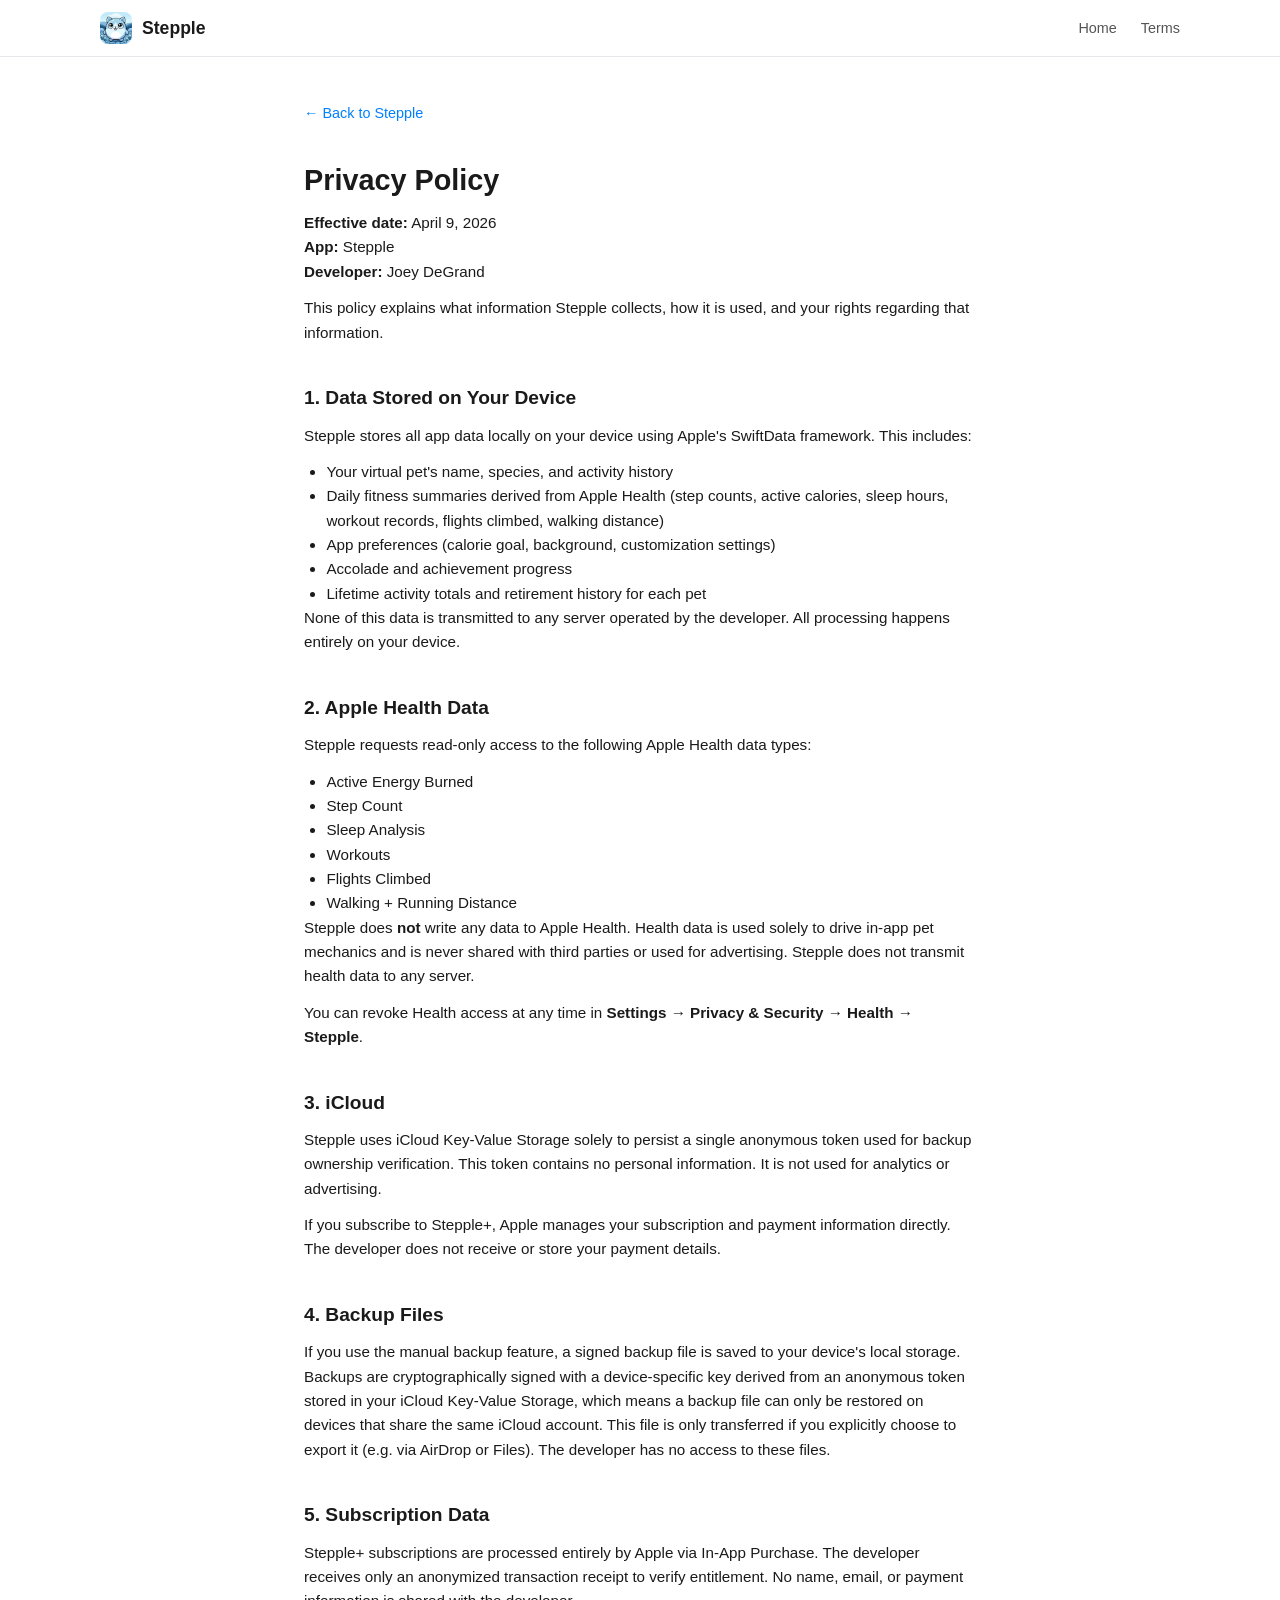
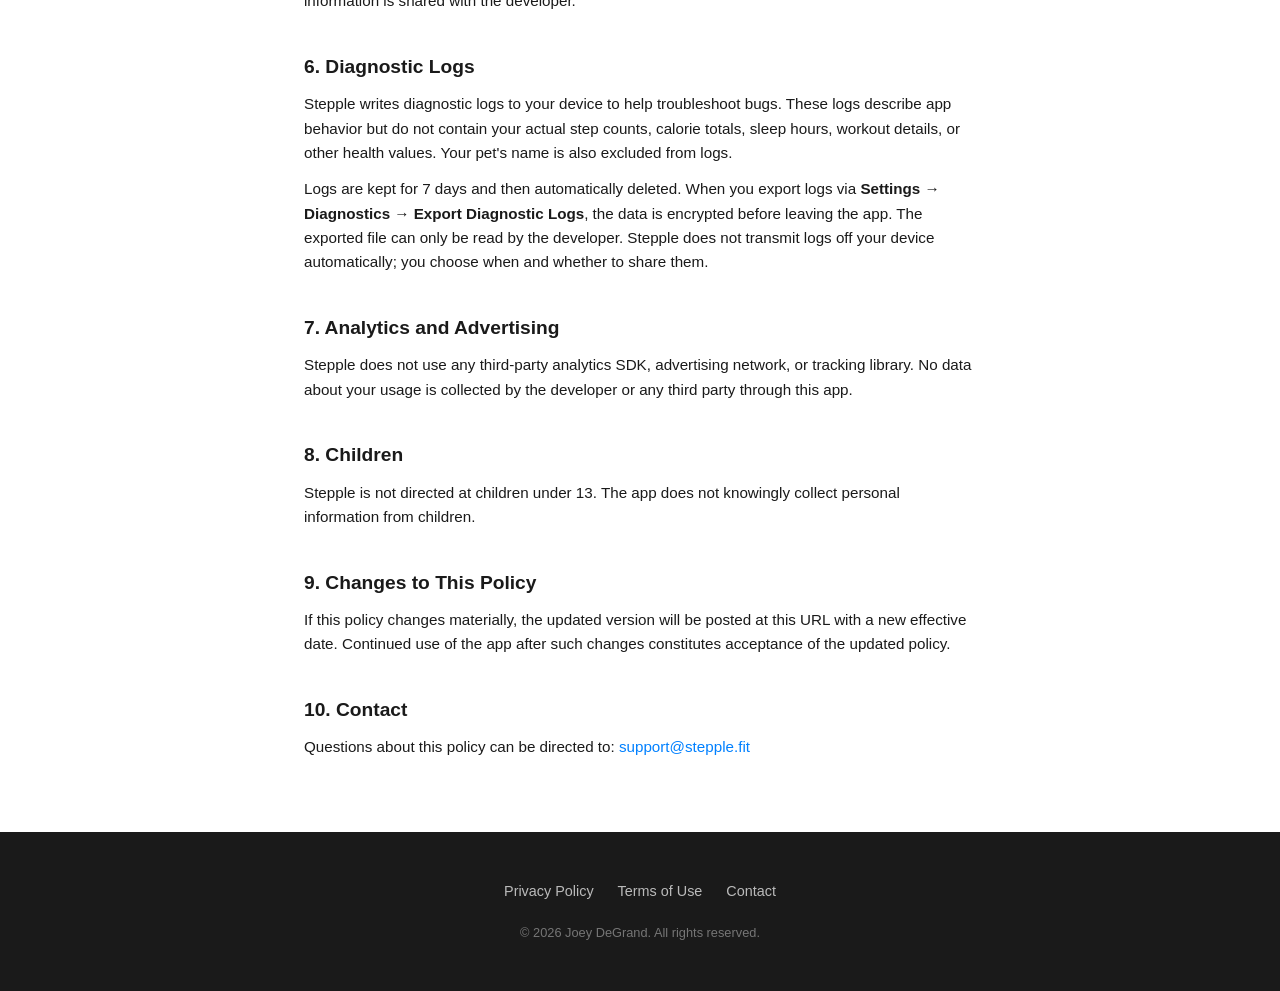
==== privacy.html @ e7aa1d79 "Initial Stepple website commit" ====
<!DOCTYPE html>
<html lang="en">
<head>
  <meta charset="UTF-8" />
  <meta name="viewport" content="width=device-width, initial-scale=1.0" />
  <title>Stepple — Privacy Policy</title>
  <meta name="description" content="Stepple Privacy Policy. Your data stays on your device." />
  <link rel="icon" type="image/png" href="assets/icon.png" />
  <link rel="stylesheet" href="styles.css" />
</head>
<body>

  <!-- Navigation -->
  <nav class="nav">
    <div class="nav-inner">
      <a href="/" class="nav-brand">
        <img src="assets/icon.png" alt="Stepple icon" />
        Stepple
      </a>
      <ul class="nav-links">
        <li><a href="/">Home</a></li>
        <li><a href="terms.html">Terms</a></li>
      </ul>
    </div>
  </nav>

  <main class="legal-page">
    <a href="/" class="legal-back">&larr; Back to Stepple</a>

    <h1>Privacy Policy</h1>
    <p><strong>Effective date:</strong> April 9, 2026<br/>
    <strong>App:</strong> Stepple<br/>
    <strong>Developer:</strong> Joey DeGrand</p>

    <p>This policy explains what information Stepple collects, how it is used, and your rights regarding that information.</p>

    <h2>1. Data Stored on Your Device</h2>
    <p>Stepple stores all app data locally on your device using Apple's SwiftData framework. This includes:</p>
    <ul>
      <li>Your virtual pet's name, species, and activity history</li>
      <li>Daily fitness summaries derived from Apple Health (step counts, active calories, sleep hours, workout records, flights climbed, walking distance)</li>
      <li>App preferences (calorie goal, background, customization settings)</li>
      <li>Accolade and achievement progress</li>
      <li>Lifetime activity totals and retirement history for each pet</li>
    </ul>
    <p>None of this data is transmitted to any server operated by the developer. All processing happens entirely on your device.</p>

    <h2>2. Apple Health Data</h2>
    <p>Stepple requests read-only access to the following Apple Health data types:</p>
    <ul>
      <li>Active Energy Burned</li>
      <li>Step Count</li>
      <li>Sleep Analysis</li>
      <li>Workouts</li>
      <li>Flights Climbed</li>
      <li>Walking + Running Distance</li>
    </ul>
    <p>Stepple does <strong>not</strong> write any data to Apple Health. Health data is used solely to drive in-app pet mechanics and is never shared with third parties or used for advertising. Stepple does not transmit health data to any server.</p>
    <p>You can revoke Health access at any time in <strong>Settings &rarr; Privacy &amp; Security &rarr; Health &rarr; Stepple</strong>.</p>

    <h2>3. iCloud</h2>
    <p>Stepple uses iCloud Key-Value Storage solely to persist a single anonymous token used for backup ownership verification. This token contains no personal information. It is not used for analytics or advertising.</p>
    <p>If you subscribe to Stepple+, Apple manages your subscription and payment information directly. The developer does not receive or store your payment details.</p>

    <h2>4. Backup Files</h2>
    <p>If you use the manual backup feature, a signed backup file is saved to your device's local storage. Backups are cryptographically signed with a device-specific key derived from an anonymous token stored in your iCloud Key-Value Storage, which means a backup file can only be restored on devices that share the same iCloud account. This file is only transferred if you explicitly choose to export it (e.g. via AirDrop or Files). The developer has no access to these files.</p>

    <h2>5. Subscription Data</h2>
    <p>Stepple+ subscriptions are processed entirely by Apple via In-App Purchase. The developer receives only an anonymized transaction receipt to verify entitlement. No name, email, or payment information is shared with the developer.</p>

    <h2>6. Diagnostic Logs</h2>
    <p>Stepple writes diagnostic logs to your device to help troubleshoot bugs. These logs describe app behavior but do not contain your actual step counts, calorie totals, sleep hours, workout details, or other health values. Your pet's name is also excluded from logs.</p>
    <p>Logs are kept for 7 days and then automatically deleted. When you export logs via <strong>Settings &rarr; Diagnostics &rarr; Export Diagnostic Logs</strong>, the data is encrypted before leaving the app. The exported file can only be read by the developer. Stepple does not transmit logs off your device automatically; you choose when and whether to share them.</p>

    <h2>7. Analytics and Advertising</h2>
    <p>Stepple does not use any third-party analytics SDK, advertising network, or tracking library. No data about your usage is collected by the developer or any third party through this app.</p>

    <h2>8. Children</h2>
    <p>Stepple is not directed at children under 13. The app does not knowingly collect personal information from children.</p>

    <h2>9. Changes to This Policy</h2>
    <p>If this policy changes materially, the updated version will be posted at this URL with a new effective date. Continued use of the app after such changes constitutes acceptance of the updated policy.</p>

    <h2>10. Contact</h2>
    <p>Questions about this policy can be directed to: <a href="mailto:support@stepple.fit">support@stepple.fit</a></p>
  </main>

  <footer class="footer">
    <div class="container">
      <div class="footer-links">
        <a href="privacy.html">Privacy Policy</a>
        <a href="terms.html">Terms of Use</a>
        <a href="mailto:support@stepple.fit">Contact</a>
      </div>
      <p class="footer-copy">&copy; 2026 Joey DeGrand. All rights reserved.</p>
    </div>
  </footer>

</body>
</html>
---- styles.css ----
/* Stepple — Marketing Website */

:root {
  --color-hero-top: hsl(210, 78%, 92%);
  --color-hero-bottom: hsl(220, 52%, 80%);
  --color-accent: hsl(210, 100%, 50%);
  --color-accent-hover: hsl(210, 100%, 42%);
  --color-text: #1a1a1a;
  --color-text-muted: #555;
  --color-text-light: #888;
  --color-bg-white: #ffffff;
  --color-bg-alt: #f8f9fb;
  --color-border: #e5e7eb;
  --color-premium: hsl(45, 100%, 50%);
  --font-stack: -apple-system, BlinkMacSystemFont, "Segoe UI", Helvetica, Arial, sans-serif;
  --max-width: 1080px;
  --section-padding: 80px 24px;
}

/* Reset */
*, *::before, *::after { box-sizing: border-box; margin: 0; padding: 0; }

html { scroll-behavior: smooth; }

body {
  font-family: var(--font-stack);
  color: var(--color-text);
  line-height: 1.6;
  -webkit-font-smoothing: antialiased;
  -moz-osx-font-smoothing: grayscale;
}

img { max-width: 100%; height: auto; display: block; }
a { color: var(--color-accent); text-decoration: none; }
a:hover { color: var(--color-accent-hover); }

.container {
  max-width: var(--max-width);
  margin: 0 auto;
  padding: 0 24px;
}

/* ── Navigation ── */
.nav {
  position: fixed;
  top: 0;
  left: 0;
  right: 0;
  z-index: 100;
  background: rgba(255, 255, 255, 0.85);
  backdrop-filter: blur(12px);
  -webkit-backdrop-filter: blur(12px);
  border-bottom: 1px solid var(--color-border);
  padding: 12px 24px;
}

.nav-inner {
  max-width: var(--max-width);
  margin: 0 auto;
  display: flex;
  align-items: center;
  justify-content: space-between;
}

.nav-brand {
  display: flex;
  align-items: center;
  gap: 10px;
  font-weight: 700;
  font-size: 1.1rem;
  color: var(--color-text);
  text-decoration: none;
}

.nav-brand img {
  width: 32px;
  height: 32px;
  border-radius: 8px;
}

.nav-links {
  display: flex;
  gap: 24px;
  list-style: none;
}

.nav-links a {
  color: var(--color-text-muted);
  font-size: 0.9rem;
  font-weight: 500;
  transition: color 0.2s;
}

.nav-links a:hover { color: var(--color-text); }

/* ── Hero ── */
.hero {
  padding: 140px 24px 100px;
  background: linear-gradient(170deg, var(--color-hero-top), var(--color-hero-bottom));
  text-align: center;
  overflow: hidden;
}

.hero-sprite {
  width: 180px;
  height: 180px;
  margin: 0 auto 32px;
  image-rendering: pixelated;
  animation: float 3s ease-in-out infinite;
}

.hero h1 {
  font-size: 2.8rem;
  font-weight: 800;
  line-height: 1.15;
  margin-bottom: 12px;
  letter-spacing: -0.02em;
}

.hero .subtitle {
  font-size: 1.25rem;
  color: var(--color-text-muted);
  margin-bottom: 36px;
  font-weight: 400;
}

.hero .tagline {
  font-size: 1rem;
  color: var(--color-text-muted);
  margin-top: 20px;
  font-style: italic;
}

@keyframes float {
  0%, 100% { transform: translateY(0); }
  50% { transform: translateY(-10px); }
}

/* ── CTA Button ── */
.cta-button {
  display: inline-flex;
  align-items: center;
  gap: 8px;
  background: var(--color-text);
  color: #fff;
  padding: 14px 28px;
  border-radius: 12px;
  font-size: 1rem;
  font-weight: 600;
  transition: transform 0.2s, box-shadow 0.2s;
  text-decoration: none;
}

.cta-button:hover {
  color: #fff;
  transform: translateY(-2px);
  box-shadow: 0 8px 24px rgba(0, 0, 0, 0.15);
}

.cta-button svg {
  width: 20px;
  height: 20px;
  fill: currentColor;
}

/* ── Section basics ── */
.section {
  padding: var(--section-padding);
}

.section-alt {
  background: var(--color-bg-alt);
}

.section-title {
  font-size: 2rem;
  font-weight: 700;
  text-align: center;
  margin-bottom: 12px;
  letter-spacing: -0.01em;
}

.section-subtitle {
  font-size: 1.05rem;
  color: var(--color-text-muted);
  text-align: center;
  margin-bottom: 48px;
  max-width: 560px;
  margin-left: auto;
  margin-right: auto;
}

/* ── How It Works ── */
.steps {
  display: grid;
  grid-template-columns: repeat(3, 1fr);
  gap: 32px;
  max-width: 800px;
  margin: 0 auto;
}

.step {
  text-align: center;
  padding: 24px;
}

.step-icon {
  font-size: 2.5rem;
  margin-bottom: 16px;
}

.step-number {
  display: inline-flex;
  align-items: center;
  justify-content: center;
  width: 28px;
  height: 28px;
  border-radius: 50%;
  background: var(--color-text);
  color: #fff;
  font-size: 0.8rem;
  font-weight: 700;
  margin-bottom: 12px;
}

.step h3 {
  font-size: 1.15rem;
  font-weight: 700;
  margin-bottom: 8px;
}

.step p {
  font-size: 0.9rem;
  color: var(--color-text-muted);
  line-height: 1.5;
}

/* ── Features Grid ── */
.features-grid {
  display: grid;
  grid-template-columns: repeat(3, 1fr);
  gap: 24px;
  max-width: 900px;
  margin: 0 auto;
}

.feature-card {
  background: var(--color-bg-white);
  border: 1px solid var(--color-border);
  border-radius: 16px;
  padding: 28px 24px;
  text-align: center;
  transition: transform 0.2s, box-shadow 0.2s;
}

.feature-card:hover {
  transform: translateY(-4px);
  box-shadow: 0 8px 24px rgba(0, 0, 0, 0.06);
}

.feature-icon {
  font-size: 2rem;
  margin-bottom: 14px;
}

.feature-card h3 {
  font-size: 1rem;
  font-weight: 700;
  margin-bottom: 8px;
}

.feature-card p {
  font-size: 0.85rem;
  color: var(--color-text-muted);
  line-height: 1.5;
}

/* ── Meet the Pets ── */
.pets-grid {
  display: grid;
  grid-template-columns: repeat(auto-fit, minmax(160px, 1fr));
  gap: 28px;
  max-width: 900px;
  margin: 0 auto;
}

.pet-card {
  text-align: center;
  transition: transform 0.3s;
}

.pet-card:hover {
  transform: scale(1.05);
}

.pet-card img {
  width: 140px;
  height: 140px;
  margin: 0 auto 12px;
  image-rendering: pixelated;
  transition: filter 0.6s;
}

.pet-card:hover img {
  filter: hue-rotate(30deg);
}

.pet-card h3 {
  font-size: 1rem;
  font-weight: 700;
  margin-bottom: 4px;
}

.pet-card p {
  font-size: 0.8rem;
  color: var(--color-text-muted);
  line-height: 1.4;
  max-width: 200px;
  margin: 0 auto;
}

.pet-mystery {
  display: flex;
  flex-direction: column;
  align-items: center;
  justify-content: center;
}

.pet-mystery-circle {
  width: 140px;
  height: 140px;
  border-radius: 50%;
  background: linear-gradient(135deg, #dde1e7, #c5cad3);
  margin-bottom: 12px;
  display: flex;
  align-items: center;
  justify-content: center;
  font-size: 2.5rem;
  color: #a0a8b4;
}

.pet-mystery h3 {
  font-size: 1rem;
  font-weight: 700;
  color: var(--color-text-muted);
}

/* ── Stepple+ ── */
.plus-section {
  padding: var(--section-padding);
  background: linear-gradient(170deg, hsl(250, 30%, 15%), hsl(220, 35%, 12%));
  color: #fff;
}

.plus-section .section-title { color: #fff; }
.plus-section .section-subtitle { color: rgba(255, 255, 255, 0.65); }

.plus-badge {
  display: inline-block;
  background: linear-gradient(135deg, hsl(45, 100%, 55%), hsl(35, 100%, 50%));
  color: #1a1a1a;
  padding: 4px 14px;
  border-radius: 20px;
  font-size: 0.85rem;
  font-weight: 700;
  margin-bottom: 16px;
}

.plus-features {
  display: grid;
  grid-template-columns: repeat(2, 1fr);
  gap: 20px;
  max-width: 700px;
  margin: 0 auto;
}

.plus-feature {
  display: flex;
  align-items: flex-start;
  gap: 12px;
  padding: 16px;
  background: rgba(255, 255, 255, 0.06);
  border-radius: 12px;
  border: 1px solid rgba(255, 255, 255, 0.08);
}

.plus-feature-icon {
  font-size: 1.4rem;
  flex-shrink: 0;
  margin-top: 2px;
}

.plus-feature h4 {
  font-size: 0.95rem;
  font-weight: 600;
  margin-bottom: 4px;
}

.plus-feature p {
  font-size: 0.82rem;
  color: rgba(255, 255, 255, 0.55);
  line-height: 1.4;
}

/* ── Privacy Callout ── */
.privacy-callout {
  text-align: center;
  max-width: 600px;
  margin: 0 auto;
}

.privacy-callout .shield {
  font-size: 3rem;
  margin-bottom: 16px;
}

.privacy-points {
  display: flex;
  flex-wrap: wrap;
  justify-content: center;
  gap: 12px;
  margin-top: 24px;
  margin-bottom: 24px;
}

.privacy-point {
  background: var(--color-bg-alt);
  padding: 8px 16px;
  border-radius: 20px;
  font-size: 0.85rem;
  font-weight: 500;
  color: var(--color-text-muted);
}

/* ── Footer ── */
.footer {
  padding: 48px 24px;
  background: var(--color-text);
  color: rgba(255, 255, 255, 0.7);
  text-align: center;
}

.footer-links {
  display: flex;
  justify-content: center;
  gap: 24px;
  margin-bottom: 20px;
  flex-wrap: wrap;
}

.footer-links a {
  color: rgba(255, 255, 255, 0.7);
  font-size: 0.9rem;
  transition: color 0.2s;
}

.footer-links a:hover { color: #fff; }

.footer-copy {
  font-size: 0.8rem;
  color: rgba(255, 255, 255, 0.4);
}

/* ── Legal pages ── */
.legal-page {
  max-width: 720px;
  margin: 0 auto;
  padding: 100px 24px 60px;
}

.legal-page h1 { font-size: 1.8rem; margin-bottom: 8px; }
.legal-page h2 { font-size: 1.2rem; margin-top: 2em; margin-bottom: 0.5em; }
.legal-page p, .legal-page li { font-size: 0.95rem; }
.legal-page ul { padding-left: 1.4em; }
.legal-page p { margin-bottom: 0.8em; }

.legal-back {
  display: inline-flex;
  align-items: center;
  gap: 6px;
  margin-bottom: 32px;
  font-size: 0.9rem;
  color: var(--color-accent);
}

/* ── Responsive ── */
@media (max-width: 768px) {
  .nav-inner { flex-wrap: wrap; gap: 8px; }
  .nav-links { gap: 16px; }
  .nav-links a { font-size: 0.82rem; }

  .hero { padding: 120px 20px 70px; }
  .hero h1 { font-size: 2rem; }
  .hero .subtitle { font-size: 1.05rem; }
  .hero-sprite { width: 140px; height: 140px; }

  .steps { grid-template-columns: 1fr; gap: 16px; }
  .features-grid { grid-template-columns: 1fr 1fr; gap: 16px; }
  .pets-grid { grid-template-columns: repeat(2, 1fr); gap: 20px; }
  .plus-features { grid-template-columns: 1fr; }

  :root { --section-padding: 56px 20px; }
}

@media (max-width: 520px) {
  .nav-brand { font-size: 1rem; }
  .nav-links { gap: 12px; }
  .nav-links a { font-size: 0.78rem; }
}

@media (max-width: 480px) {
  .hero h1 { font-size: 1.7rem; }
  .features-grid { grid-template-columns: 1fr; }
  .pets-grid { grid-template-columns: repeat(2, 1fr); }
  .nav-links { gap: 12px; }
}

/* ── Reduced motion ── */
@media (prefers-reduced-motion: reduce) {
  .hero-sprite { animation: none; }
  .pet-card, .feature-card, .cta-button { transition: none; }
  html { scroll-behavior: auto; }
}
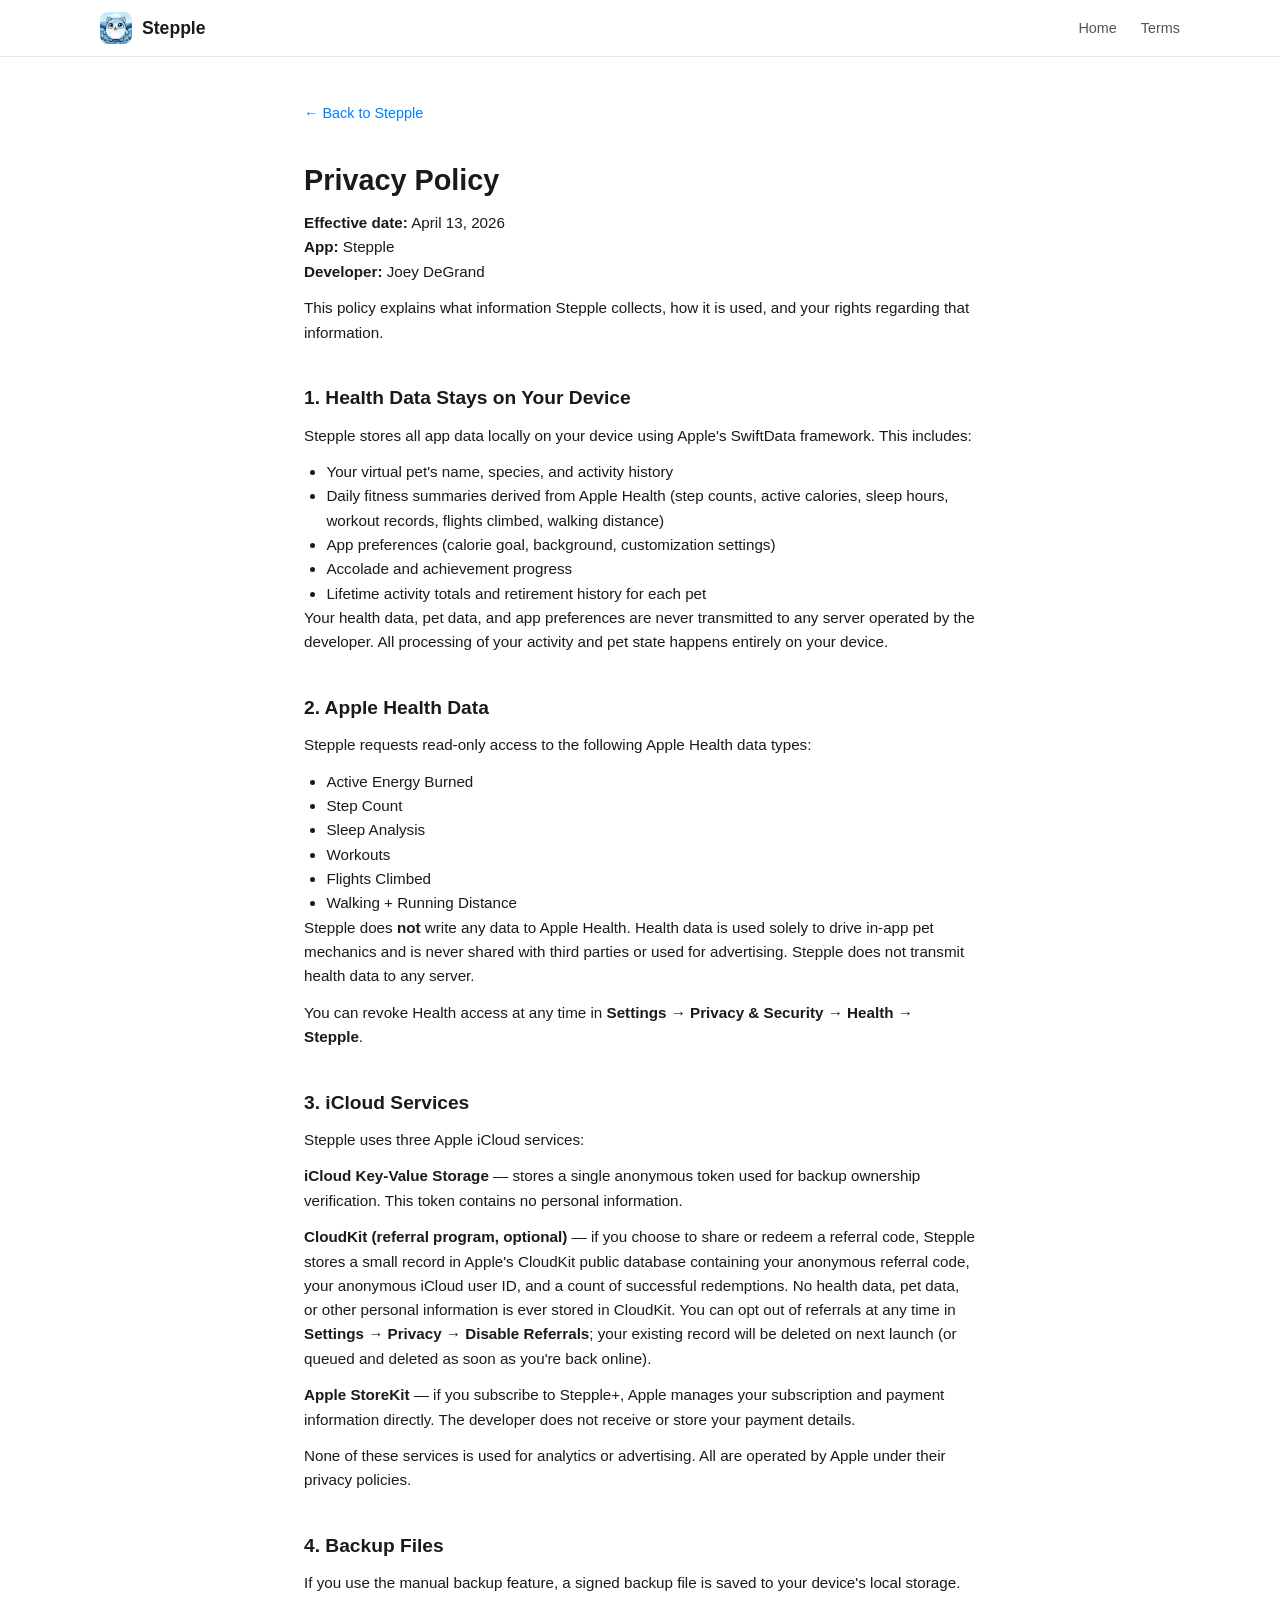
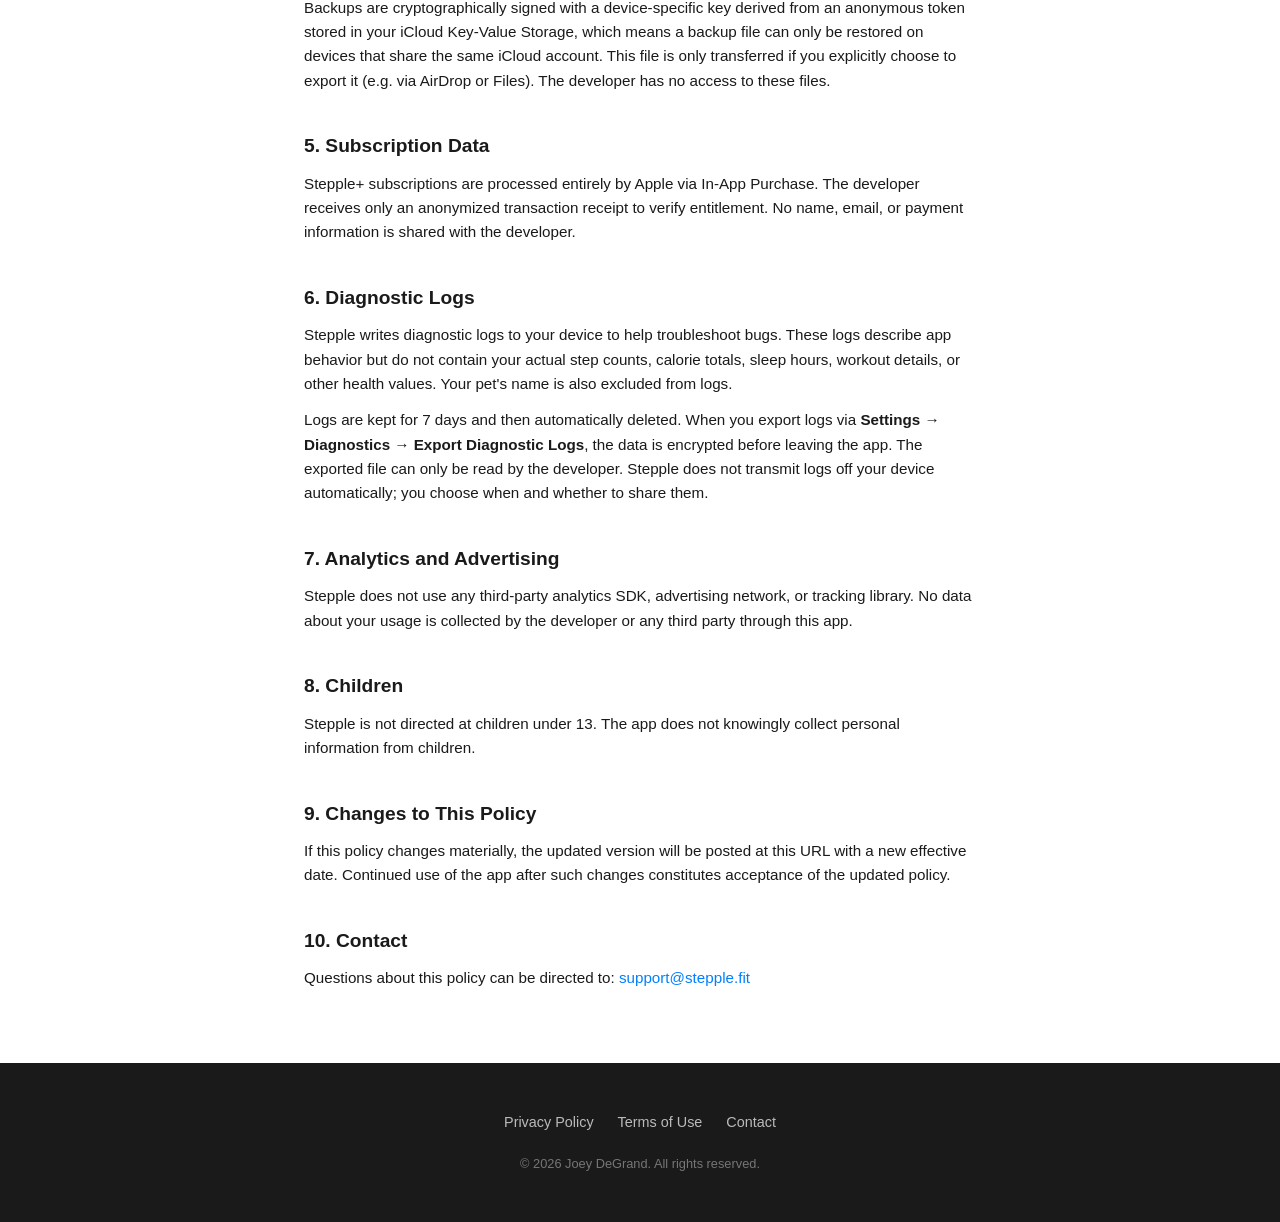
==== commit 8e380752: "mention no health data leaves device" ====
--- a/privacy.html
+++ b/privacy.html
@@ -28,13 +28,13 @@
     <a href="/" class="legal-back">&larr; Back to Stepple</a>
 
     <h1>Privacy Policy</h1>
-    <p><strong>Effective date:</strong> April 9, 2026<br/>
+    <p><strong>Effective date:</strong> April 13, 2026<br/>
     <strong>App:</strong> Stepple<br/>
     <strong>Developer:</strong> Joey DeGrand</p>
 
     <p>This policy explains what information Stepple collects, how it is used, and your rights regarding that information.</p>
 
-    <h2>1. Data Stored on Your Device</h2>
+    <h2>1. Health Data Stays on Your Device</h2>
     <p>Stepple stores all app data locally on your device using Apple's SwiftData framework. This includes:</p>
     <ul>
       <li>Your virtual pet's name, species, and activity history</li>
@@ -43,7 +43,7 @@
       <li>Accolade and achievement progress</li>
       <li>Lifetime activity totals and retirement history for each pet</li>
     </ul>
-    <p>None of this data is transmitted to any server operated by the developer. All processing happens entirely on your device.</p>
+    <p>Your health data, pet data, and app preferences are never transmitted to any server operated by the developer. All processing of your activity and pet state happens entirely on your device.</p>
 
     <h2>2. Apple Health Data</h2>
     <p>Stepple requests read-only access to the following Apple Health data types:</p>
@@ -58,9 +58,12 @@
     <p>Stepple does <strong>not</strong> write any data to Apple Health. Health data is used solely to drive in-app pet mechanics and is never shared with third parties or used for advertising. Stepple does not transmit health data to any server.</p>
     <p>You can revoke Health access at any time in <strong>Settings &rarr; Privacy &amp; Security &rarr; Health &rarr; Stepple</strong>.</p>
 
-    <h2>3. iCloud</h2>
-    <p>Stepple uses iCloud Key-Value Storage solely to persist a single anonymous token used for backup ownership verification. This token contains no personal information. It is not used for analytics or advertising.</p>
-    <p>If you subscribe to Stepple+, Apple manages your subscription and payment information directly. The developer does not receive or store your payment details.</p>
+    <h2>3. iCloud Services</h2>
+    <p>Stepple uses three Apple iCloud services:</p>
+    <p><strong>iCloud Key-Value Storage</strong> &mdash; stores a single anonymous token used for backup ownership verification. This token contains no personal information.</p>
+    <p><strong>CloudKit (referral program, optional)</strong> &mdash; if you choose to share or redeem a referral code, Stepple stores a small record in Apple's CloudKit public database containing your anonymous referral code, your anonymous iCloud user ID, and a count of successful redemptions. No health data, pet data, or other personal information is ever stored in CloudKit. You can opt out of referrals at any time in <strong>Settings &rarr; Privacy &rarr; Disable Referrals</strong>; your existing record will be deleted on next launch (or queued and deleted as soon as you're back online).</p>
+    <p><strong>Apple StoreKit</strong> &mdash; if you subscribe to Stepple+, Apple manages your subscription and payment information directly. The developer does not receive or store your payment details.</p>
+    <p>None of these services is used for analytics or advertising. All are operated by Apple under their privacy policies.</p>
 
     <h2>4. Backup Files</h2>
     <p>If you use the manual backup feature, a signed backup file is saved to your device's local storage. Backups are cryptographically signed with a device-specific key derived from an anonymous token stored in your iCloud Key-Value Storage, which means a backup file can only be restored on devices that share the same iCloud account. This file is only transferred if you explicitly choose to export it (e.g. via AirDrop or Files). The developer has no access to these files.</p>
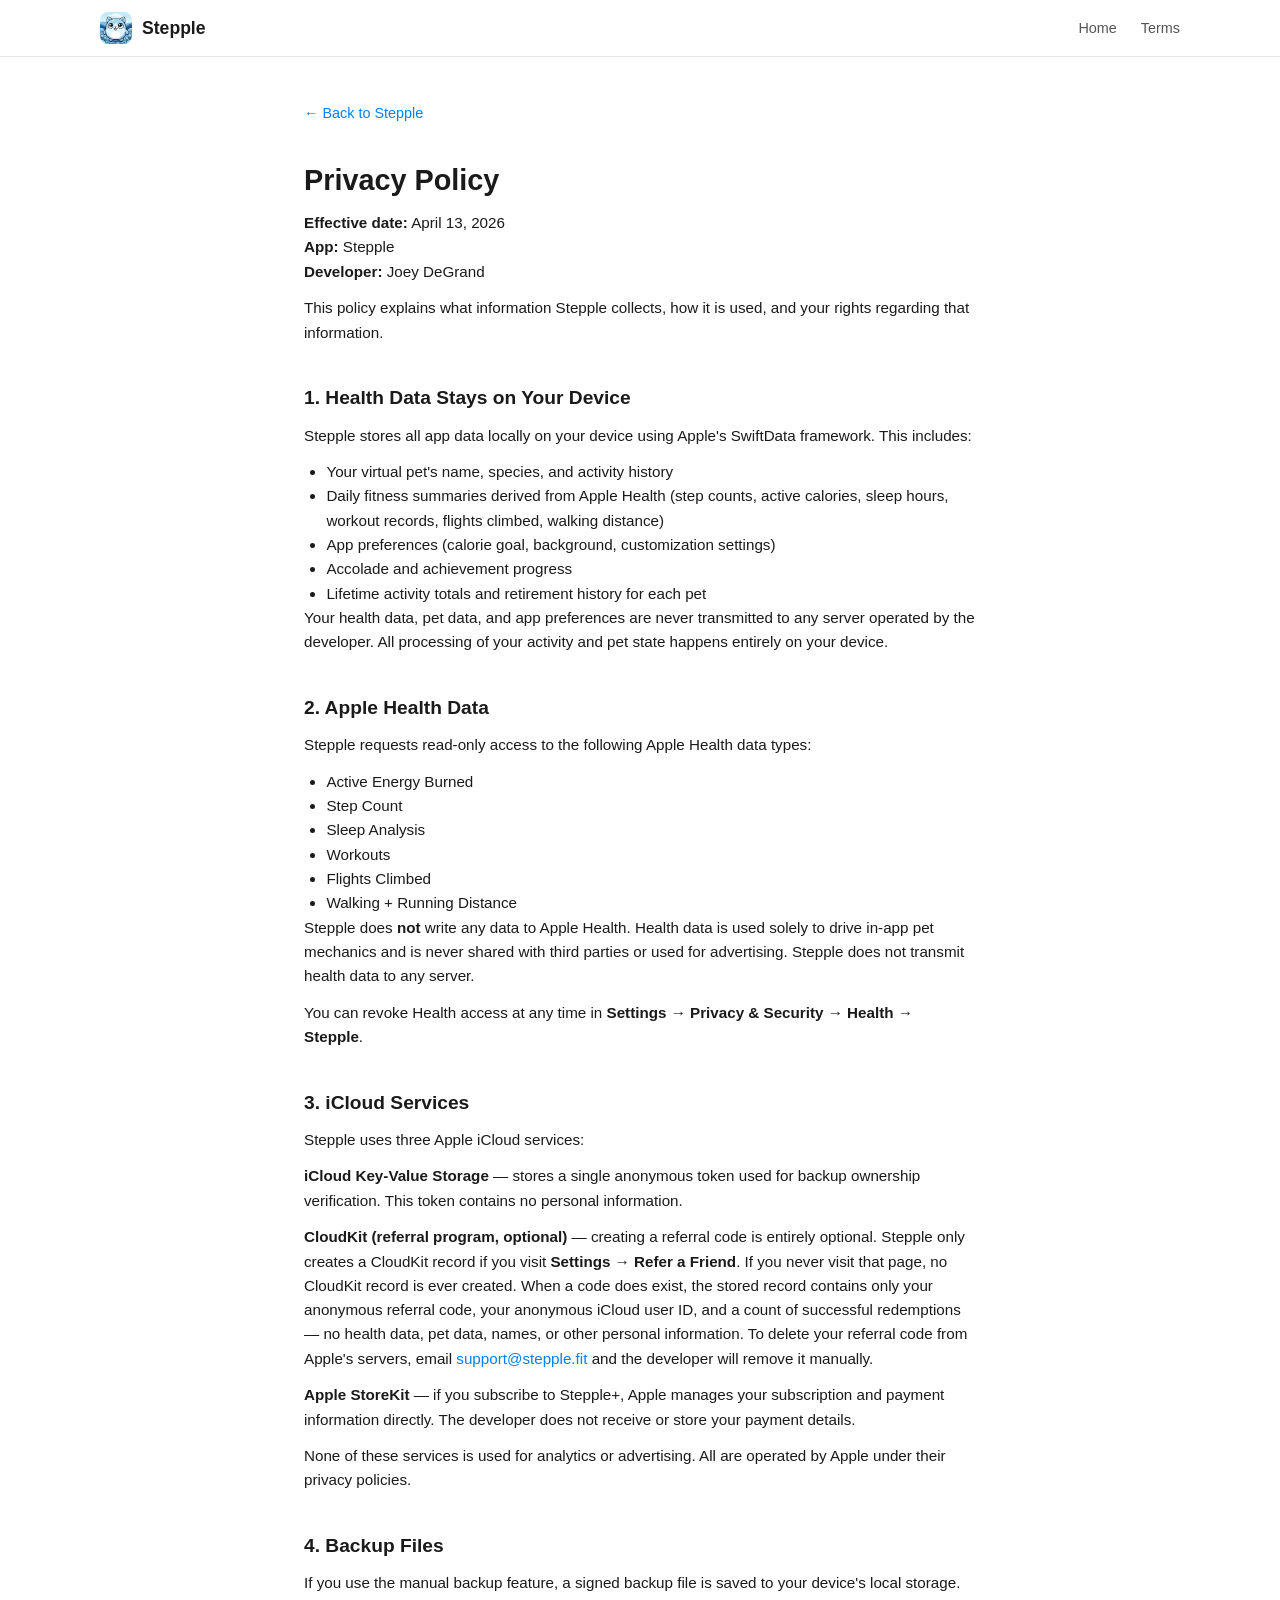
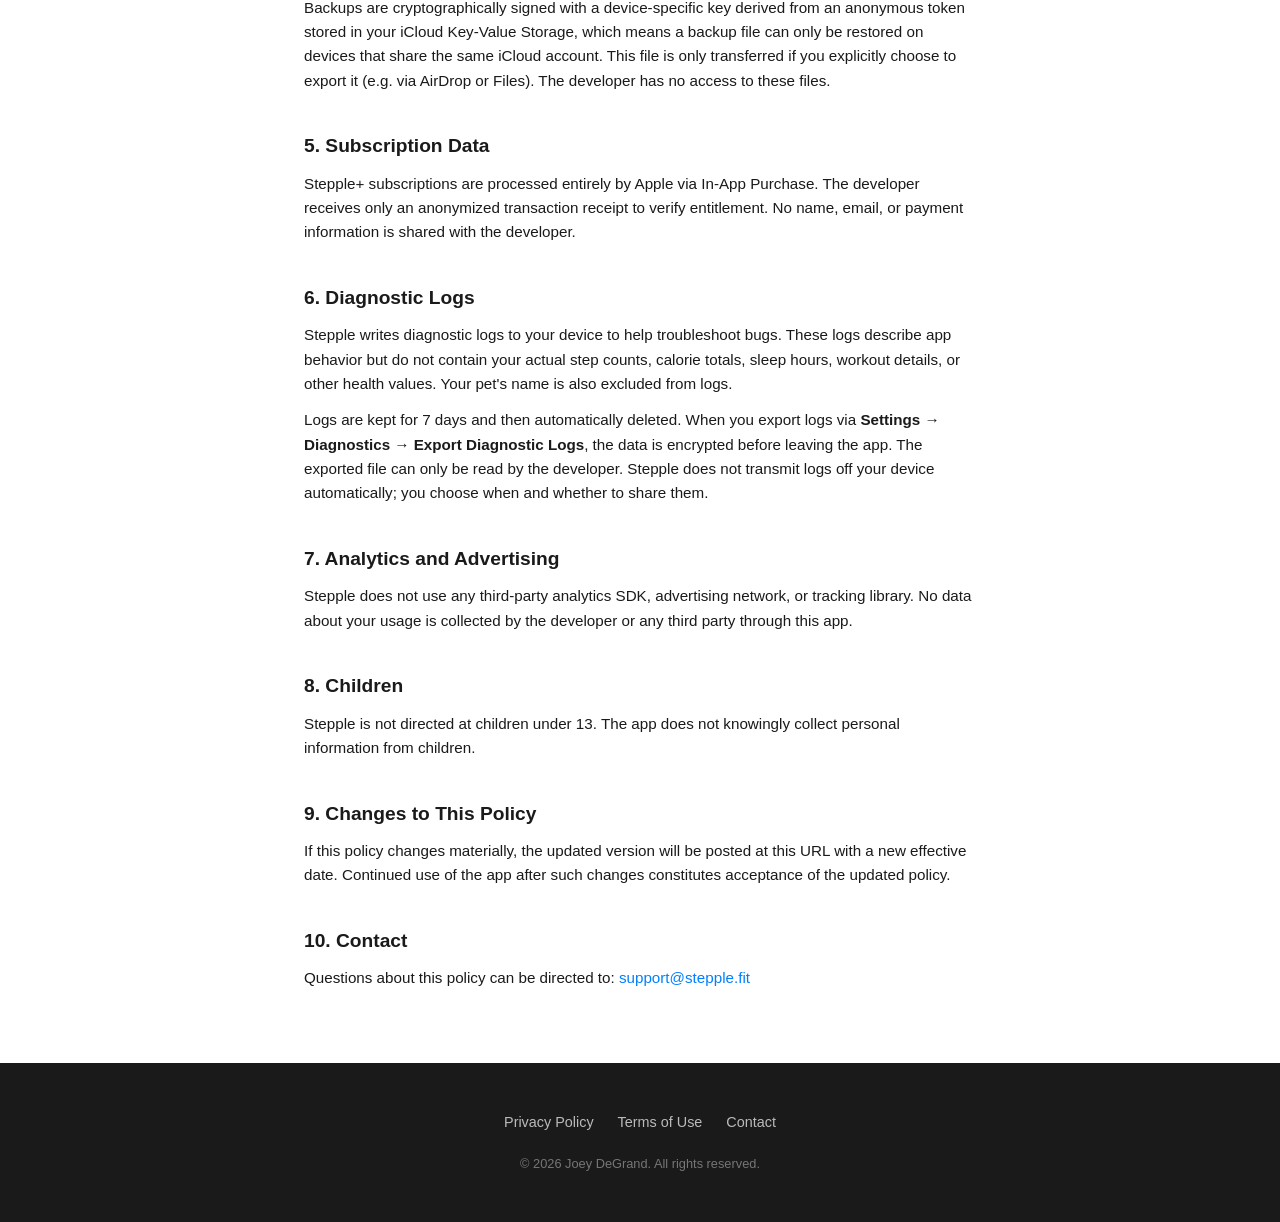
==== commit e08cacaa: "new provacy and terms updates" ====
--- a/privacy.html
+++ b/privacy.html
@@ -61,7 +61,7 @@
     <h2>3. iCloud Services</h2>
     <p>Stepple uses three Apple iCloud services:</p>
     <p><strong>iCloud Key-Value Storage</strong> &mdash; stores a single anonymous token used for backup ownership verification. This token contains no personal information.</p>
-    <p><strong>CloudKit (referral program, optional)</strong> &mdash; if you choose to share or redeem a referral code, Stepple stores a small record in Apple's CloudKit public database containing your anonymous referral code, your anonymous iCloud user ID, and a count of successful redemptions. No health data, pet data, or other personal information is ever stored in CloudKit. You can opt out of referrals at any time in <strong>Settings &rarr; Privacy &rarr; Disable Referrals</strong>; your existing record will be deleted on next launch (or queued and deleted as soon as you're back online).</p>
+    <p><strong>CloudKit (referral program, optional)</strong> &mdash; creating a referral code is entirely optional. Stepple only creates a CloudKit record if you visit <strong>Settings &rarr; Refer a Friend</strong>. If you never visit that page, no CloudKit record is ever created. When a code does exist, the stored record contains only your anonymous referral code, your anonymous iCloud user ID, and a count of successful redemptions &mdash; no health data, pet data, names, or other personal information. To delete your referral code from Apple's servers, email <a href="mailto:support@stepple.fit">support@stepple.fit</a> and the developer will remove it manually.</p>
     <p><strong>Apple StoreKit</strong> &mdash; if you subscribe to Stepple+, Apple manages your subscription and payment information directly. The developer does not receive or store your payment details.</p>
     <p>None of these services is used for analytics or advertising. All are operated by Apple under their privacy policies.</p>
 
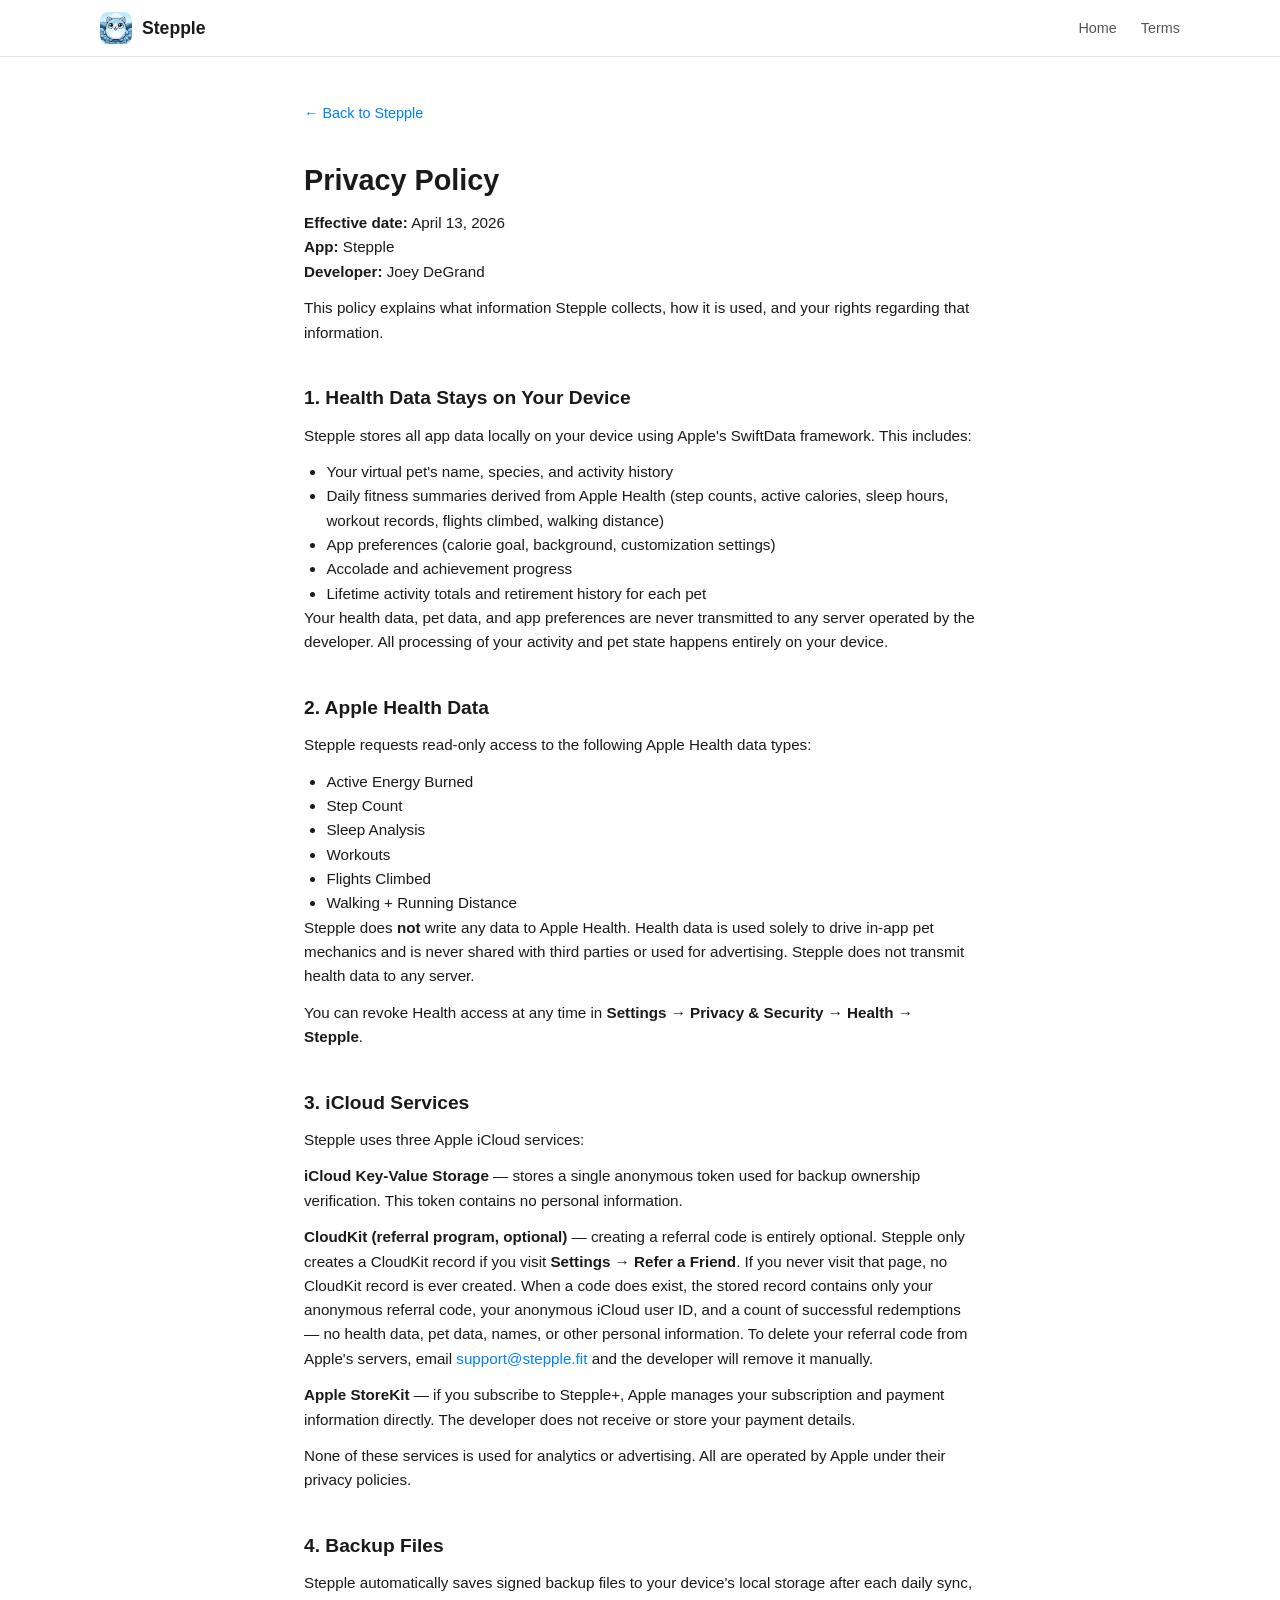
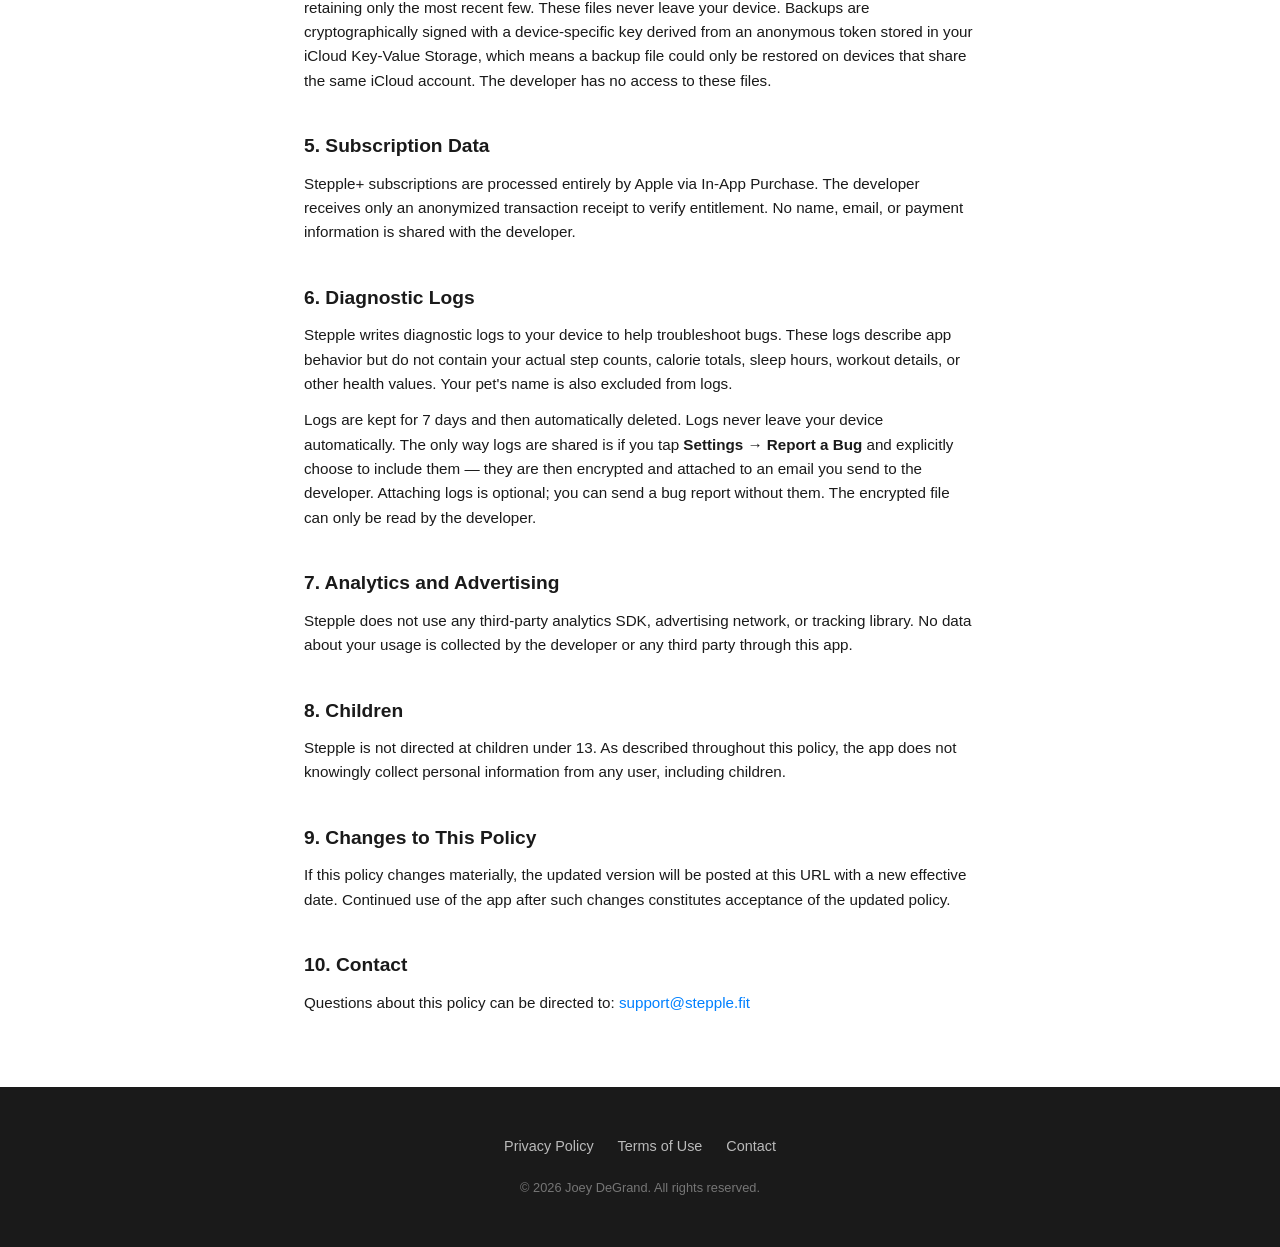
==== commit 16c66f23: "updated terms and provacy to be accurate" ====
--- a/privacy.html
+++ b/privacy.html
@@ -66,20 +66,20 @@
     <p>None of these services is used for analytics or advertising. All are operated by Apple under their privacy policies.</p>
 
     <h2>4. Backup Files</h2>
-    <p>If you use the manual backup feature, a signed backup file is saved to your device's local storage. Backups are cryptographically signed with a device-specific key derived from an anonymous token stored in your iCloud Key-Value Storage, which means a backup file can only be restored on devices that share the same iCloud account. This file is only transferred if you explicitly choose to export it (e.g. via AirDrop or Files). The developer has no access to these files.</p>
+    <p>Stepple automatically saves signed backup files to your device's local storage after each daily sync, retaining only the most recent few. These files never leave your device. Backups are cryptographically signed with a device-specific key derived from an anonymous token stored in your iCloud Key-Value Storage, which means a backup file could only be restored on devices that share the same iCloud account. The developer has no access to these files.</p>
 
     <h2>5. Subscription Data</h2>
     <p>Stepple+ subscriptions are processed entirely by Apple via In-App Purchase. The developer receives only an anonymized transaction receipt to verify entitlement. No name, email, or payment information is shared with the developer.</p>
 
     <h2>6. Diagnostic Logs</h2>
     <p>Stepple writes diagnostic logs to your device to help troubleshoot bugs. These logs describe app behavior but do not contain your actual step counts, calorie totals, sleep hours, workout details, or other health values. Your pet's name is also excluded from logs.</p>
-    <p>Logs are kept for 7 days and then automatically deleted. When you export logs via <strong>Settings &rarr; Diagnostics &rarr; Export Diagnostic Logs</strong>, the data is encrypted before leaving the app. The exported file can only be read by the developer. Stepple does not transmit logs off your device automatically; you choose when and whether to share them.</p>
+    <p>Logs are kept for 7 days and then automatically deleted. Logs never leave your device automatically. The only way logs are shared is if you tap <strong>Settings &rarr; Report a Bug</strong> and explicitly choose to include them &mdash; they are then encrypted and attached to an email you send to the developer. Attaching logs is optional; you can send a bug report without them. The encrypted file can only be read by the developer.</p>
 
     <h2>7. Analytics and Advertising</h2>
     <p>Stepple does not use any third-party analytics SDK, advertising network, or tracking library. No data about your usage is collected by the developer or any third party through this app.</p>
 
     <h2>8. Children</h2>
-    <p>Stepple is not directed at children under 13. The app does not knowingly collect personal information from children.</p>
+    <p>Stepple is not directed at children under 13. As described throughout this policy, the app does not knowingly collect personal information from any user, including children.</p>
 
     <h2>9. Changes to This Policy</h2>
     <p>If this policy changes materially, the updated version will be posted at this URL with a new effective date. Continued use of the app after such changes constitutes acceptance of the updated policy.</p>
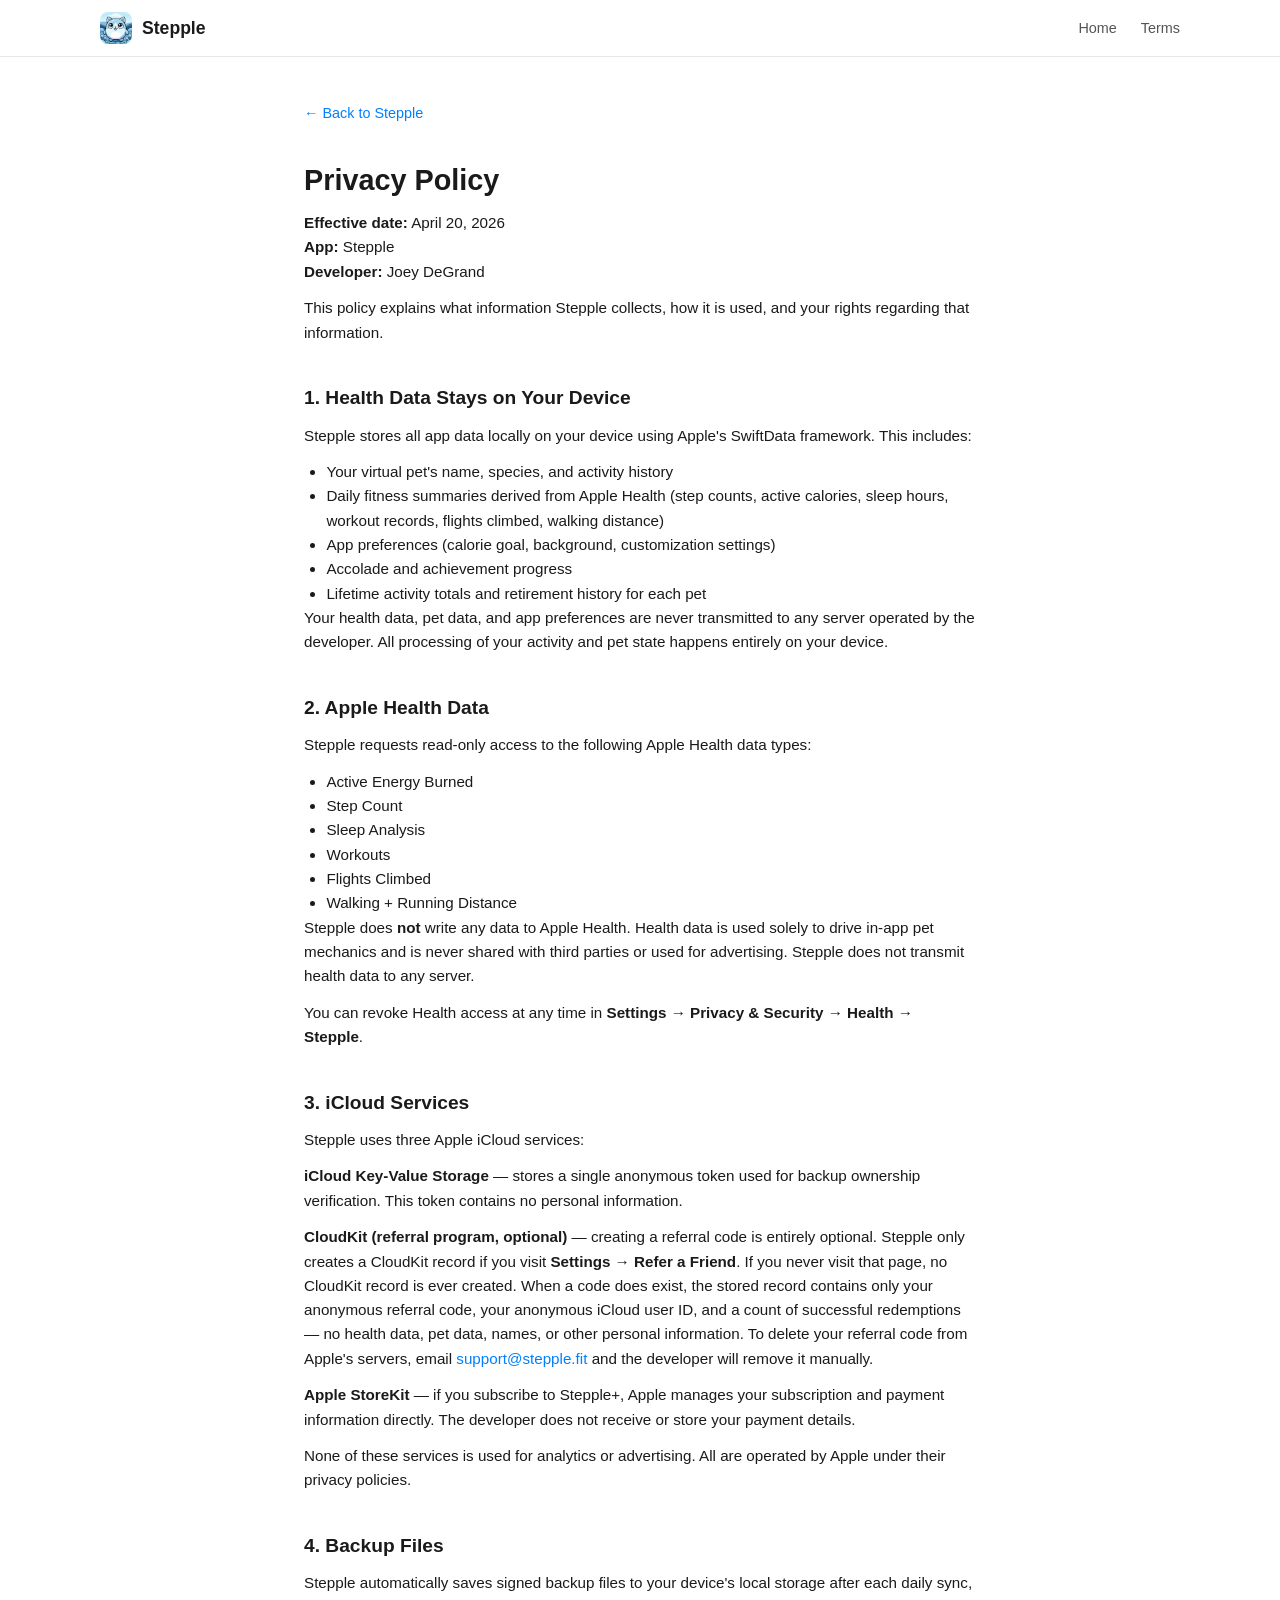
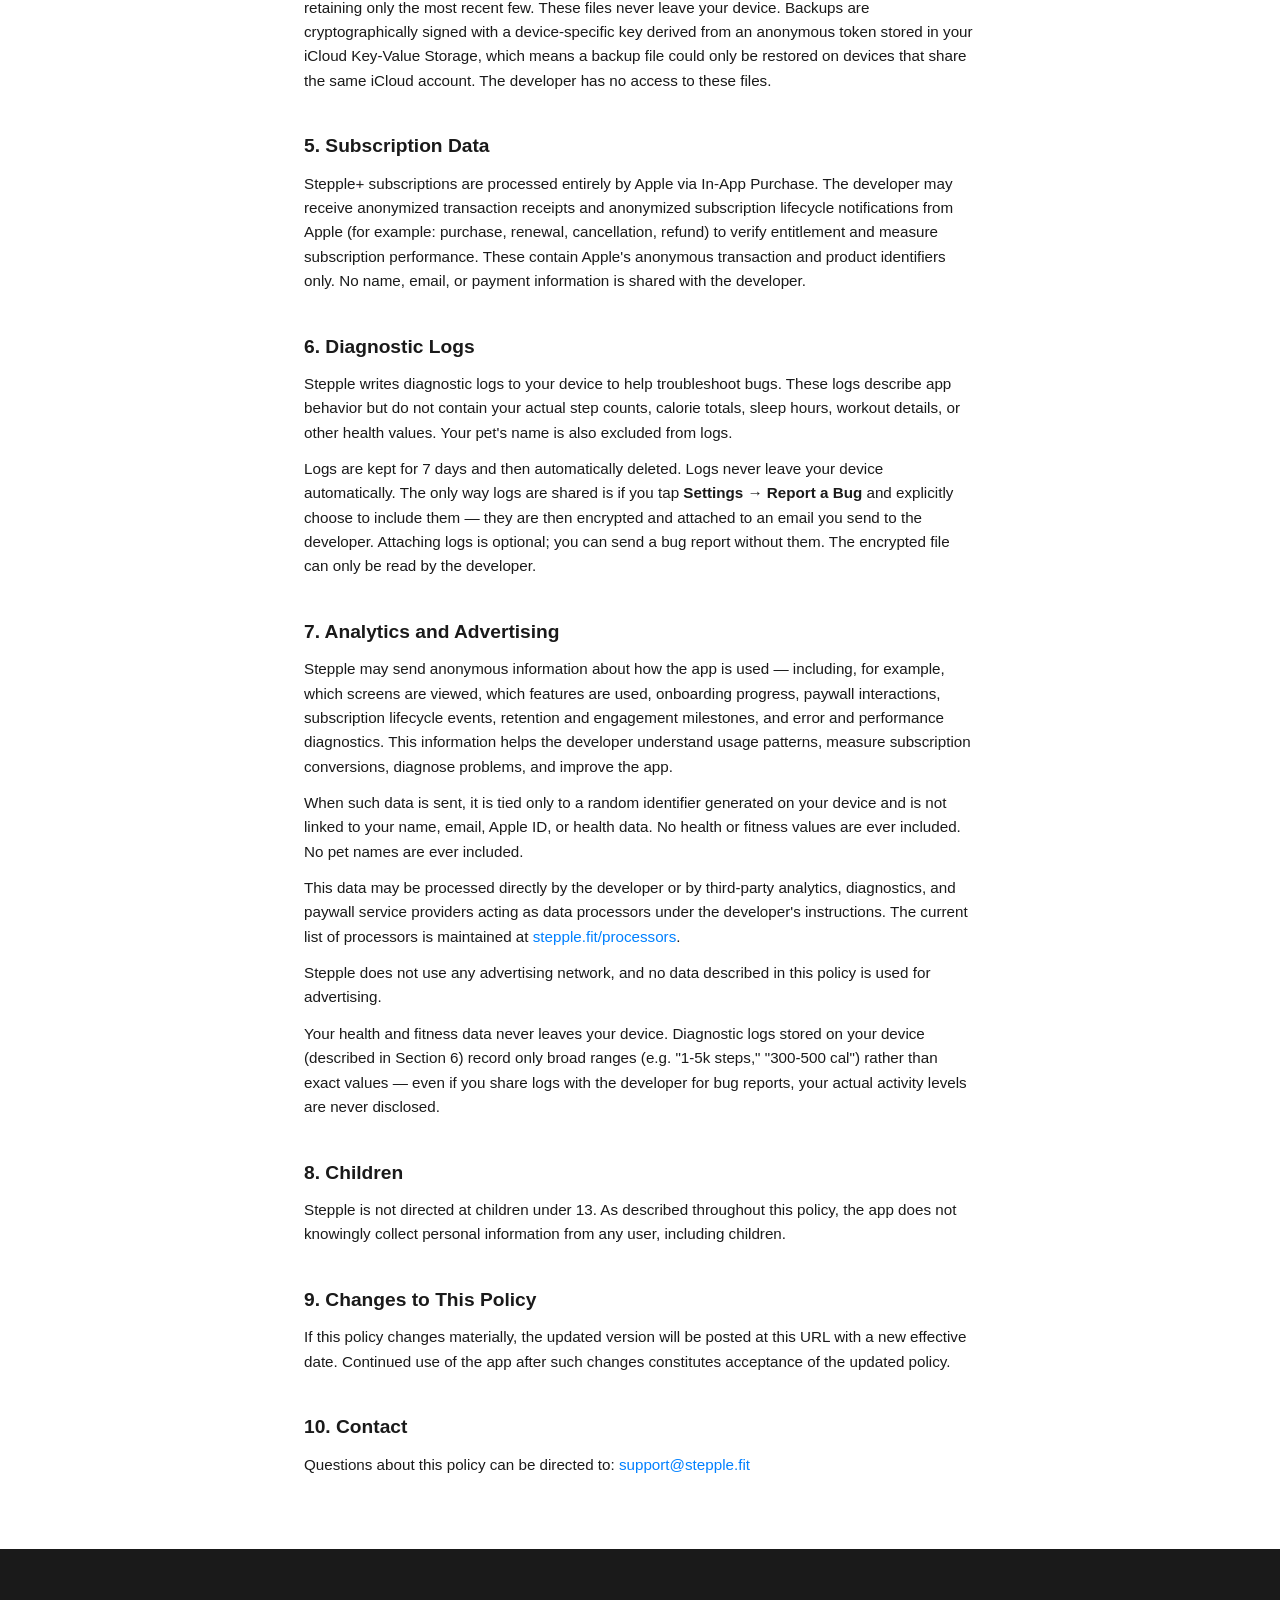
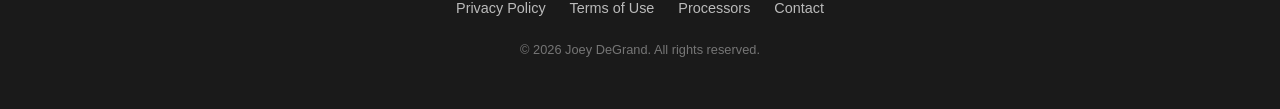
==== commit 7dc97486: "privacy and terms updates" ====
--- a/privacy.html
+++ b/privacy.html
@@ -28,7 +28,7 @@
     <a href="/" class="legal-back">&larr; Back to Stepple</a>
 
     <h1>Privacy Policy</h1>
-    <p><strong>Effective date:</strong> April 13, 2026<br/>
+    <p><strong>Effective date:</strong> April 20, 2026<br/>
     <strong>App:</strong> Stepple<br/>
     <strong>Developer:</strong> Joey DeGrand</p>
 
@@ -69,14 +69,18 @@
     <p>Stepple automatically saves signed backup files to your device's local storage after each daily sync, retaining only the most recent few. These files never leave your device. Backups are cryptographically signed with a device-specific key derived from an anonymous token stored in your iCloud Key-Value Storage, which means a backup file could only be restored on devices that share the same iCloud account. The developer has no access to these files.</p>
 
     <h2>5. Subscription Data</h2>
-    <p>Stepple+ subscriptions are processed entirely by Apple via In-App Purchase. The developer receives only an anonymized transaction receipt to verify entitlement. No name, email, or payment information is shared with the developer.</p>
+    <p>Stepple+ subscriptions are processed entirely by Apple via In-App Purchase. The developer may receive anonymized transaction receipts and anonymized subscription lifecycle notifications from Apple (for example: purchase, renewal, cancellation, refund) to verify entitlement and measure subscription performance. These contain Apple's anonymous transaction and product identifiers only. No name, email, or payment information is shared with the developer.</p>
 
     <h2>6. Diagnostic Logs</h2>
     <p>Stepple writes diagnostic logs to your device to help troubleshoot bugs. These logs describe app behavior but do not contain your actual step counts, calorie totals, sleep hours, workout details, or other health values. Your pet's name is also excluded from logs.</p>
     <p>Logs are kept for 7 days and then automatically deleted. Logs never leave your device automatically. The only way logs are shared is if you tap <strong>Settings &rarr; Report a Bug</strong> and explicitly choose to include them &mdash; they are then encrypted and attached to an email you send to the developer. Attaching logs is optional; you can send a bug report without them. The encrypted file can only be read by the developer.</p>
 
     <h2>7. Analytics and Advertising</h2>
-    <p>Stepple does not use any third-party analytics SDK, advertising network, or tracking library. No data about your usage is collected by the developer or any third party through this app.</p>
+    <p>Stepple may send anonymous information about how the app is used &mdash; including, for example, which screens are viewed, which features are used, onboarding progress, paywall interactions, subscription lifecycle events, retention and engagement milestones, and error and performance diagnostics. This information helps the developer understand usage patterns, measure subscription conversions, diagnose problems, and improve the app.</p>
+    <p>When such data is sent, it is tied only to a random identifier generated on your device and is not linked to your name, email, Apple ID, or health data. No health or fitness values are ever included. No pet names are ever included.</p>
+    <p>This data may be processed directly by the developer or by third-party analytics, diagnostics, and paywall service providers acting as data processors under the developer's instructions. The current list of processors is maintained at <a href="processors.html">stepple.fit/processors</a>.</p>
+    <p>Stepple does not use any advertising network, and no data described in this policy is used for advertising.</p>
+    <p>Your health and fitness data never leaves your device. Diagnostic logs stored on your device (described in Section 6) record only broad ranges (e.g. "1-5k steps," "300-500 cal") rather than exact values &mdash; even if you share logs with the developer for bug reports, your actual activity levels are never disclosed.</p>
 
     <h2>8. Children</h2>
     <p>Stepple is not directed at children under 13. As described throughout this policy, the app does not knowingly collect personal information from any user, including children.</p>
@@ -93,6 +97,7 @@
       <div class="footer-links">
         <a href="privacy.html">Privacy Policy</a>
         <a href="terms.html">Terms of Use</a>
+        <a href="processors.html">Processors</a>
         <a href="mailto:support@stepple.fit">Contact</a>
       </div>
       <p class="footer-copy">&copy; 2026 Joey DeGrand. All rights reserved.</p>
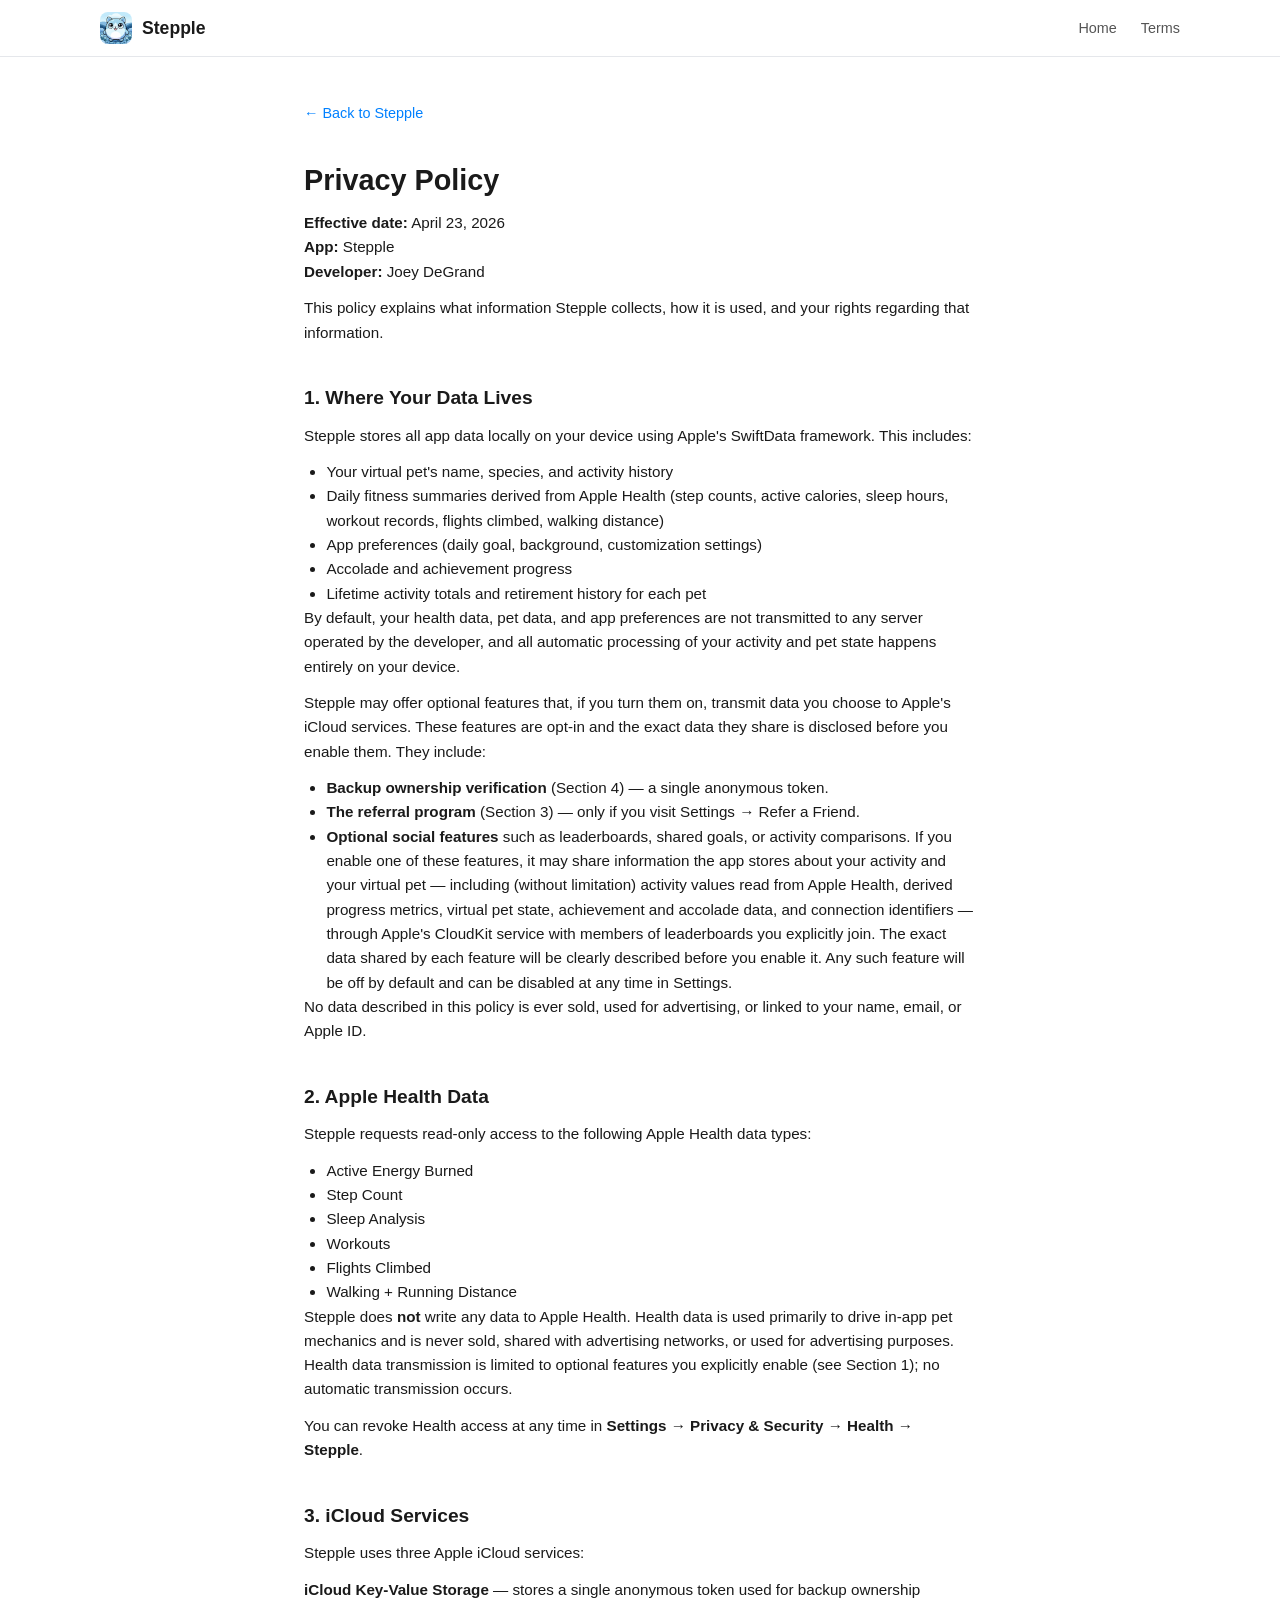
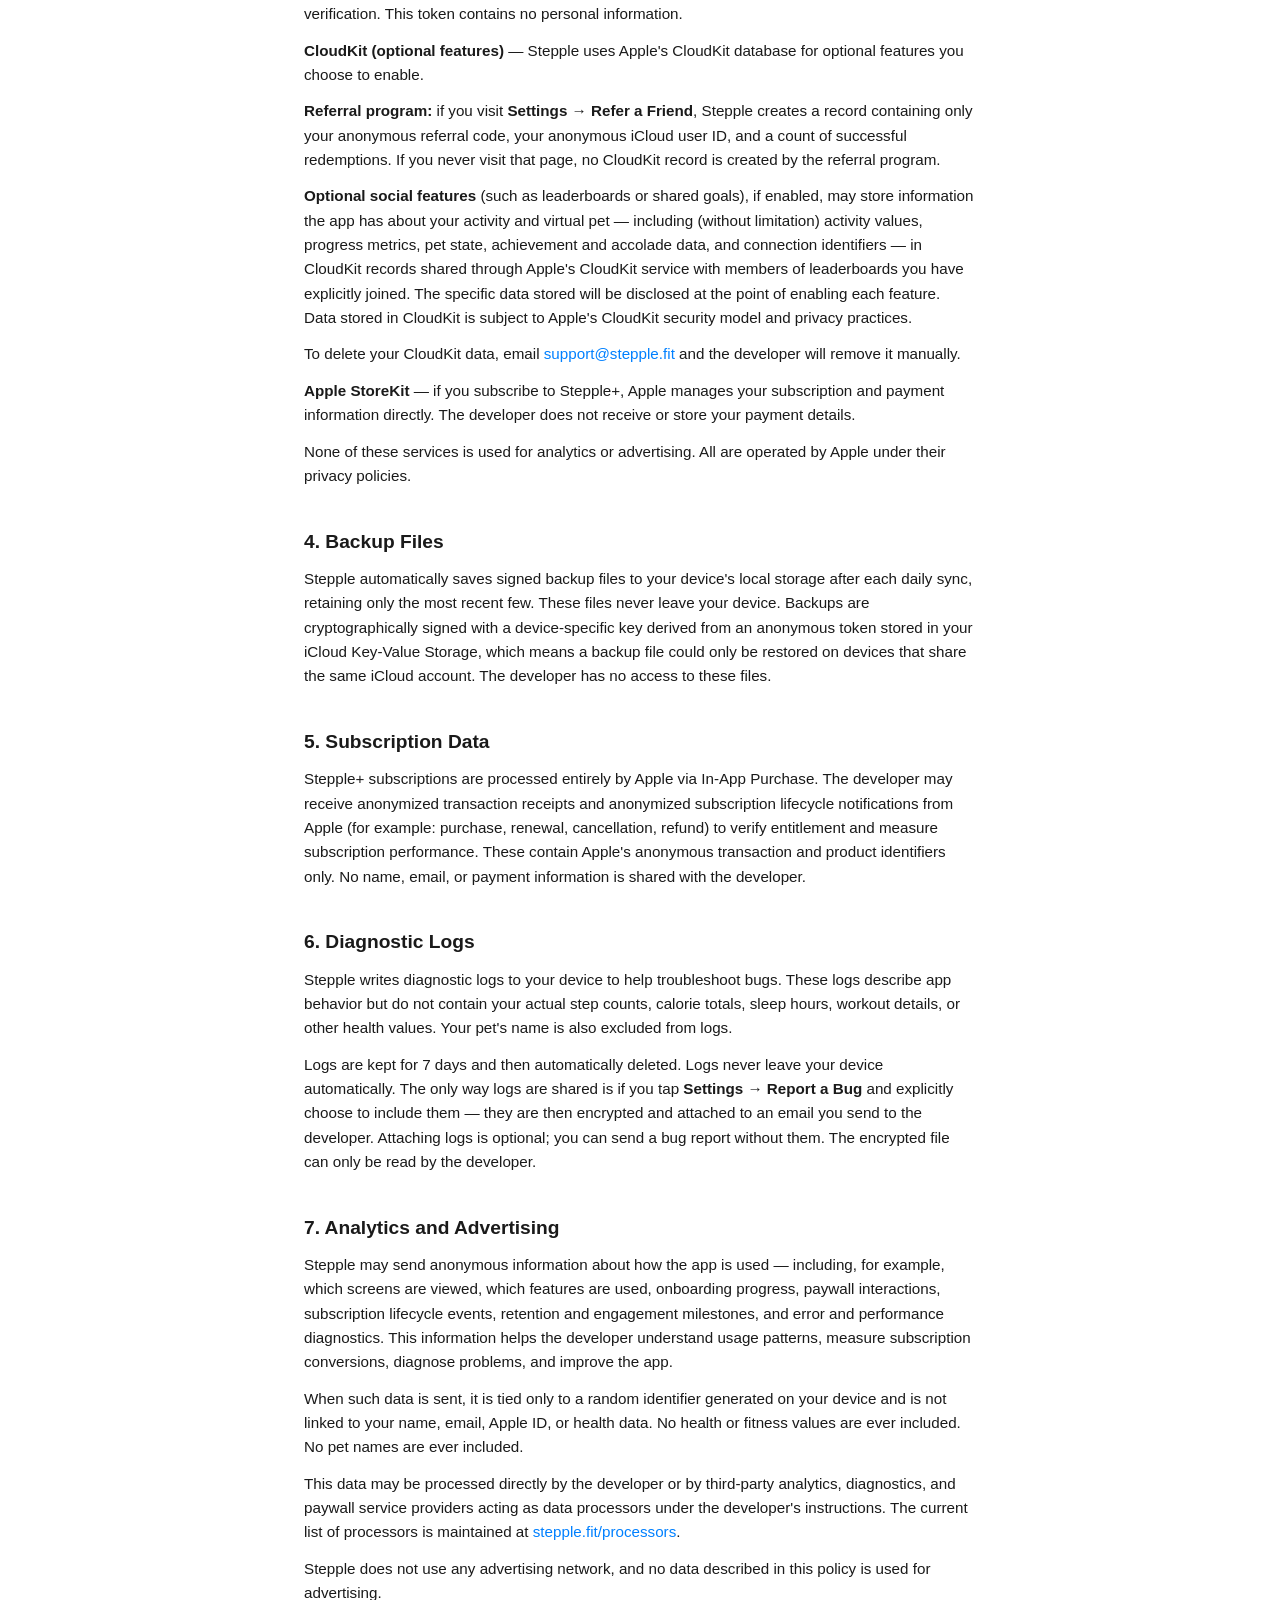
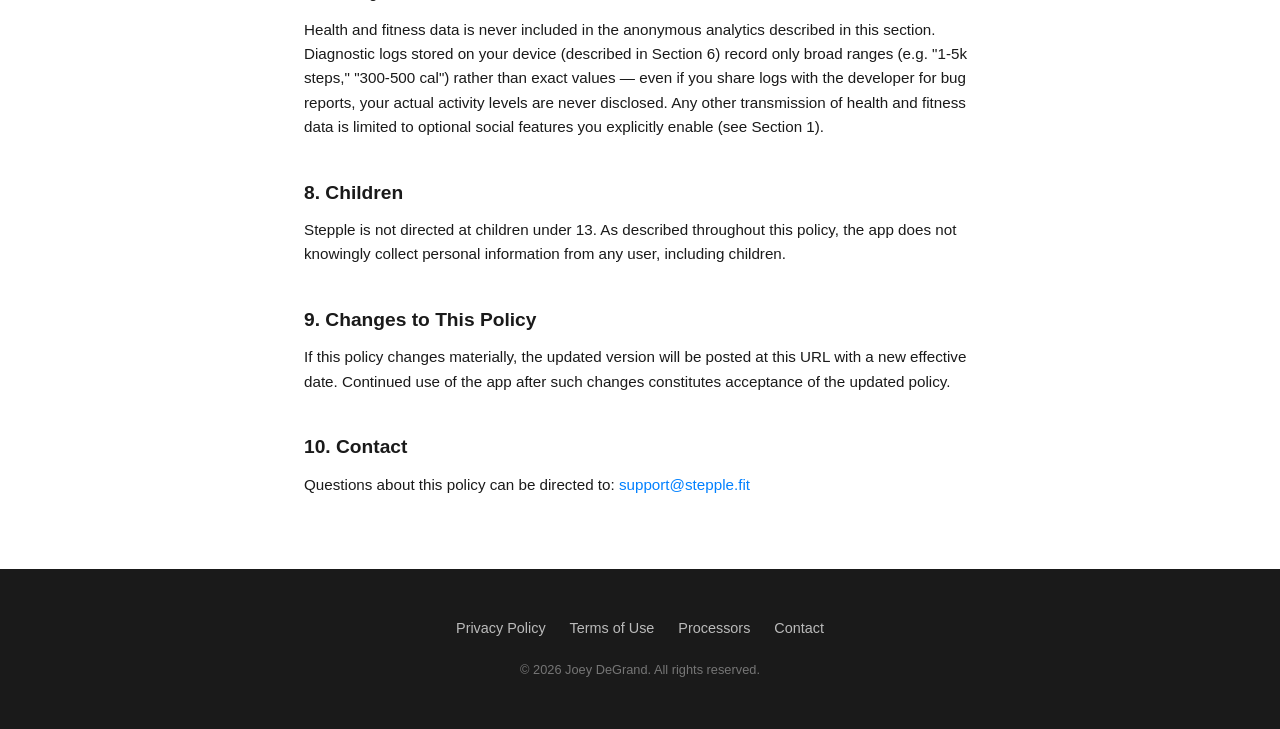
==== commit 2f39eb35: "policy updates and leaderboard associations" ====
--- a/privacy.html
+++ b/privacy.html
@@ -4,7 +4,7 @@
   <meta charset="UTF-8" />
   <meta name="viewport" content="width=device-width, initial-scale=1.0" />
   <title>Stepple — Privacy Policy</title>
-  <meta name="description" content="Stepple Privacy Policy. Your data stays on your device." />
+  <meta name="description" content="Stepple Privacy Policy. Your data is private by default." />
   <link rel="icon" type="image/png" href="assets/icon.png" />
   <link rel="stylesheet" href="styles.css" />
 </head>
@@ -28,22 +28,29 @@
     <a href="/" class="legal-back">&larr; Back to Stepple</a>
 
     <h1>Privacy Policy</h1>
-    <p><strong>Effective date:</strong> April 20, 2026<br/>
+    <p><strong>Effective date:</strong> April 23, 2026<br/>
     <strong>App:</strong> Stepple<br/>
     <strong>Developer:</strong> Joey DeGrand</p>
 
     <p>This policy explains what information Stepple collects, how it is used, and your rights regarding that information.</p>
 
-    <h2>1. Health Data Stays on Your Device</h2>
+    <h2>1. Where Your Data Lives</h2>
     <p>Stepple stores all app data locally on your device using Apple's SwiftData framework. This includes:</p>
     <ul>
       <li>Your virtual pet's name, species, and activity history</li>
       <li>Daily fitness summaries derived from Apple Health (step counts, active calories, sleep hours, workout records, flights climbed, walking distance)</li>
-      <li>App preferences (calorie goal, background, customization settings)</li>
+      <li>App preferences (daily goal, background, customization settings)</li>
       <li>Accolade and achievement progress</li>
       <li>Lifetime activity totals and retirement history for each pet</li>
     </ul>
-    <p>Your health data, pet data, and app preferences are never transmitted to any server operated by the developer. All processing of your activity and pet state happens entirely on your device.</p>
+    <p>By default, your health data, pet data, and app preferences are not transmitted to any server operated by the developer, and all automatic processing of your activity and pet state happens entirely on your device.</p>
+    <p>Stepple may offer optional features that, if you turn them on, transmit data you choose to Apple's iCloud services. These features are opt-in and the exact data they share is disclosed before you enable them. They include:</p>
+    <ul>
+      <li><strong>Backup ownership verification</strong> (Section 4) &mdash; a single anonymous token.</li>
+      <li><strong>The referral program</strong> (Section 3) &mdash; only if you visit Settings &rarr; Refer a Friend.</li>
+      <li><strong>Optional social features</strong> such as leaderboards, shared goals, or activity comparisons. If you enable one of these features, it may share information the app stores about your activity and your virtual pet &mdash; including (without limitation) activity values read from Apple Health, derived progress metrics, virtual pet state, achievement and accolade data, and connection identifiers &mdash; through Apple's CloudKit service with members of leaderboards you explicitly join. The exact data shared by each feature will be clearly described before you enable it. Any such feature will be off by default and can be disabled at any time in Settings.</li>
+    </ul>
+    <p>No data described in this policy is ever sold, used for advertising, or linked to your name, email, or Apple ID.</p>
 
     <h2>2. Apple Health Data</h2>
     <p>Stepple requests read-only access to the following Apple Health data types:</p>
@@ -55,13 +62,16 @@
       <li>Flights Climbed</li>
       <li>Walking + Running Distance</li>
     </ul>
-    <p>Stepple does <strong>not</strong> write any data to Apple Health. Health data is used solely to drive in-app pet mechanics and is never shared with third parties or used for advertising. Stepple does not transmit health data to any server.</p>
+    <p>Stepple does <strong>not</strong> write any data to Apple Health. Health data is used primarily to drive in-app pet mechanics and is never sold, shared with advertising networks, or used for advertising purposes. Health data transmission is limited to optional features you explicitly enable (see Section 1); no automatic transmission occurs.</p>
     <p>You can revoke Health access at any time in <strong>Settings &rarr; Privacy &amp; Security &rarr; Health &rarr; Stepple</strong>.</p>
 
     <h2>3. iCloud Services</h2>
     <p>Stepple uses three Apple iCloud services:</p>
     <p><strong>iCloud Key-Value Storage</strong> &mdash; stores a single anonymous token used for backup ownership verification. This token contains no personal information.</p>
-    <p><strong>CloudKit (referral program, optional)</strong> &mdash; creating a referral code is entirely optional. Stepple only creates a CloudKit record if you visit <strong>Settings &rarr; Refer a Friend</strong>. If you never visit that page, no CloudKit record is ever created. When a code does exist, the stored record contains only your anonymous referral code, your anonymous iCloud user ID, and a count of successful redemptions &mdash; no health data, pet data, names, or other personal information. To delete your referral code from Apple's servers, email <a href="mailto:support@stepple.fit">support@stepple.fit</a> and the developer will remove it manually.</p>
+    <p><strong>CloudKit (optional features)</strong> &mdash; Stepple uses Apple's CloudKit database for optional features you choose to enable.</p>
+    <p><strong>Referral program:</strong> if you visit <strong>Settings &rarr; Refer a Friend</strong>, Stepple creates a record containing only your anonymous referral code, your anonymous iCloud user ID, and a count of successful redemptions. If you never visit that page, no CloudKit record is created by the referral program.</p>
+    <p><strong>Optional social features</strong> (such as leaderboards or shared goals), if enabled, may store information the app has about your activity and virtual pet &mdash; including (without limitation) activity values, progress metrics, pet state, achievement and accolade data, and connection identifiers &mdash; in CloudKit records shared through Apple's CloudKit service with members of leaderboards you have explicitly joined. The specific data stored will be disclosed at the point of enabling each feature. Data stored in CloudKit is subject to Apple's CloudKit security model and privacy practices.</p>
+    <p>To delete your CloudKit data, email <a href="mailto:support@stepple.fit">support@stepple.fit</a> and the developer will remove it manually.</p>
     <p><strong>Apple StoreKit</strong> &mdash; if you subscribe to Stepple+, Apple manages your subscription and payment information directly. The developer does not receive or store your payment details.</p>
     <p>None of these services is used for analytics or advertising. All are operated by Apple under their privacy policies.</p>
 
@@ -80,7 +90,7 @@
     <p>When such data is sent, it is tied only to a random identifier generated on your device and is not linked to your name, email, Apple ID, or health data. No health or fitness values are ever included. No pet names are ever included.</p>
     <p>This data may be processed directly by the developer or by third-party analytics, diagnostics, and paywall service providers acting as data processors under the developer's instructions. The current list of processors is maintained at <a href="processors.html">stepple.fit/processors</a>.</p>
     <p>Stepple does not use any advertising network, and no data described in this policy is used for advertising.</p>
-    <p>Your health and fitness data never leaves your device. Diagnostic logs stored on your device (described in Section 6) record only broad ranges (e.g. "1-5k steps," "300-500 cal") rather than exact values &mdash; even if you share logs with the developer for bug reports, your actual activity levels are never disclosed.</p>
+    <p>Health and fitness data is never included in the anonymous analytics described in this section. Diagnostic logs stored on your device (described in Section 6) record only broad ranges (e.g. "1-5k steps," "300-500 cal") rather than exact values &mdash; even if you share logs with the developer for bug reports, your actual activity levels are never disclosed. Any other transmission of health and fitness data is limited to optional social features you explicitly enable (see Section 1).</p>
 
     <h2>8. Children</h2>
     <p>Stepple is not directed at children under 13. As described throughout this policy, the app does not knowingly collect personal information from any user, including children.</p>
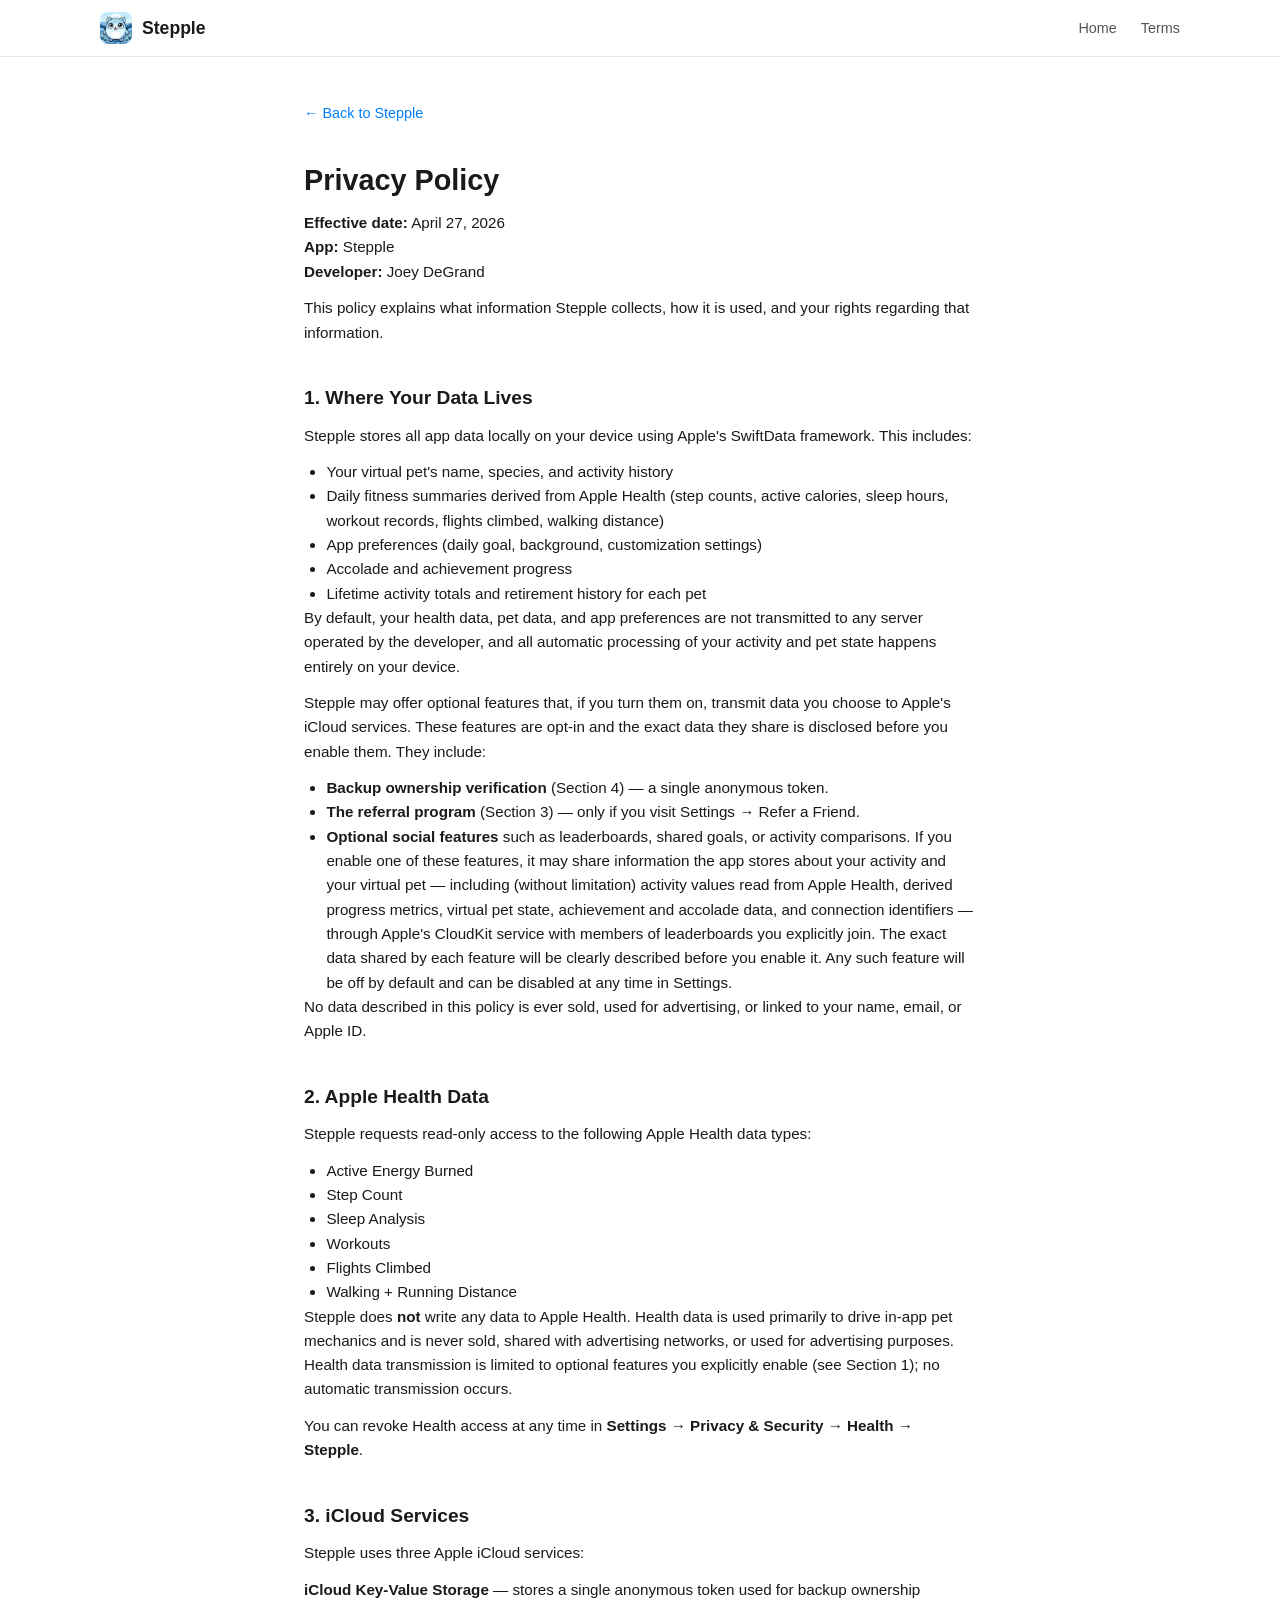
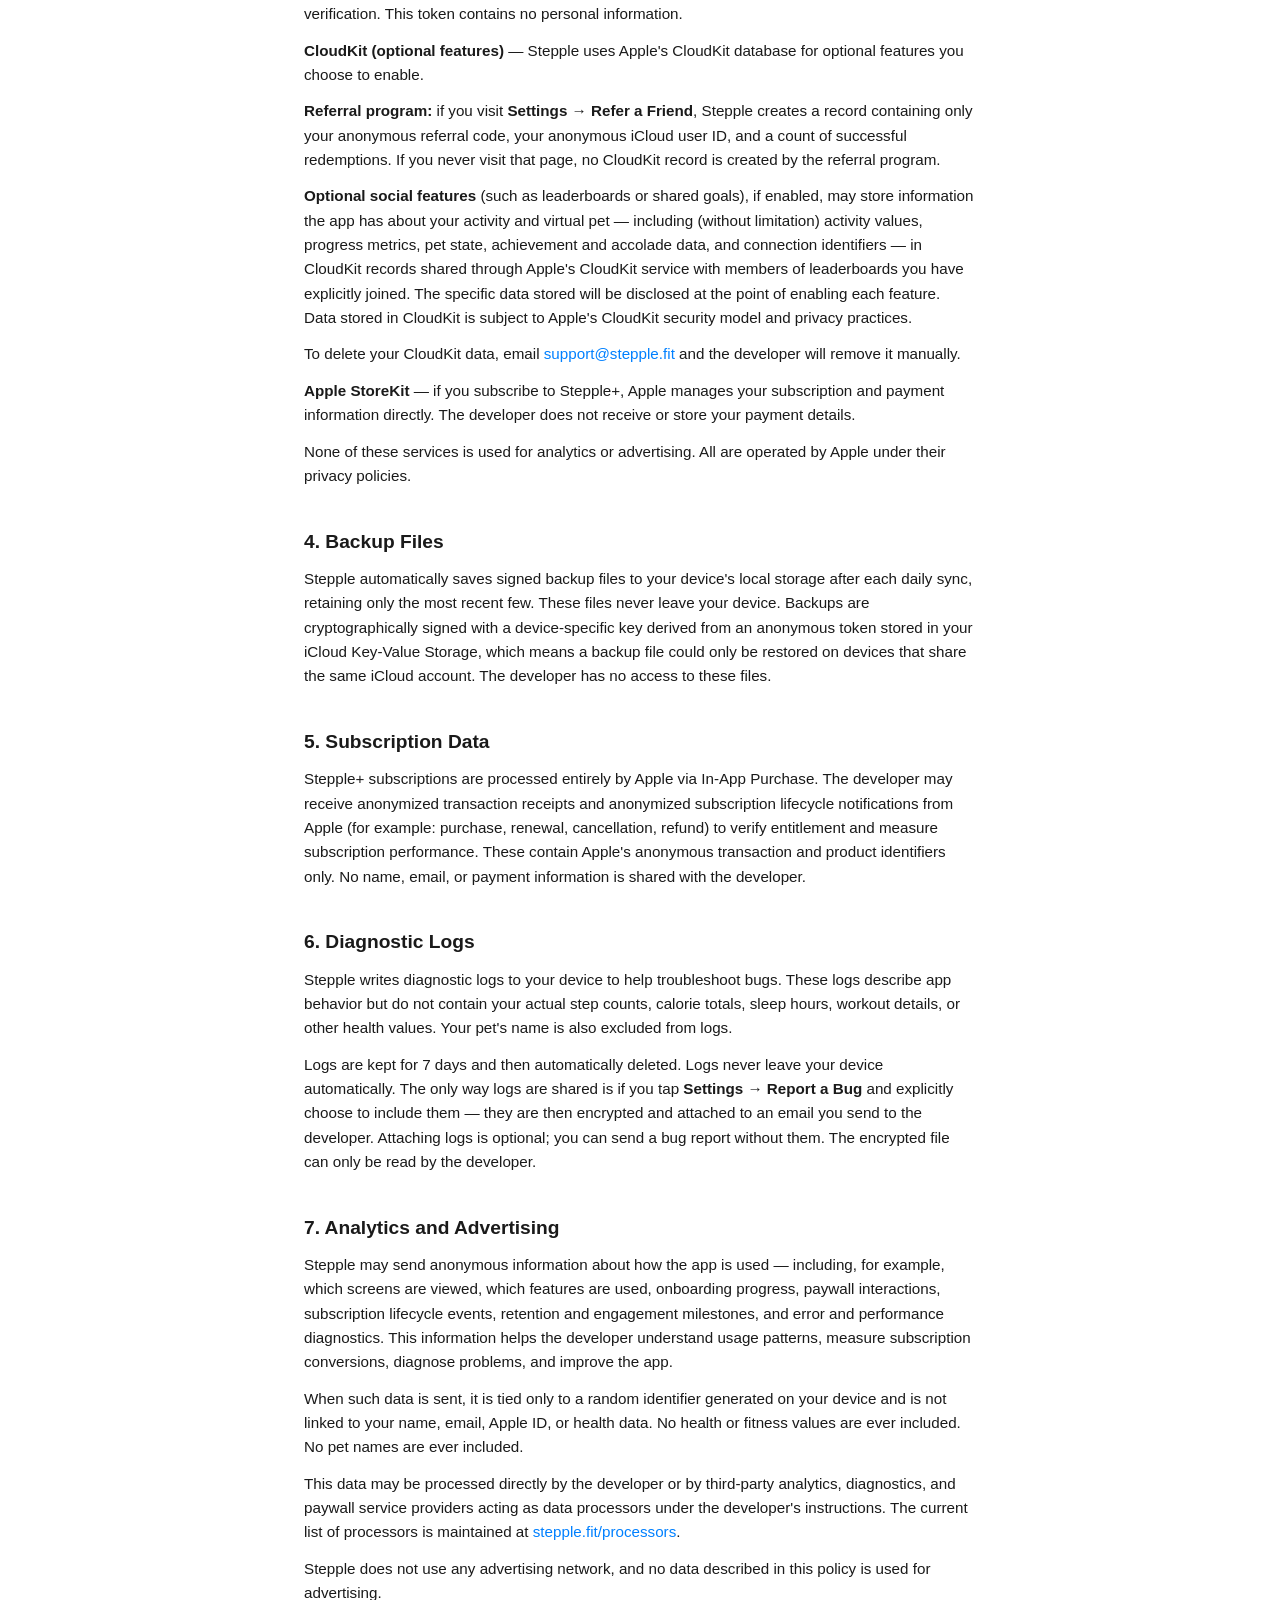
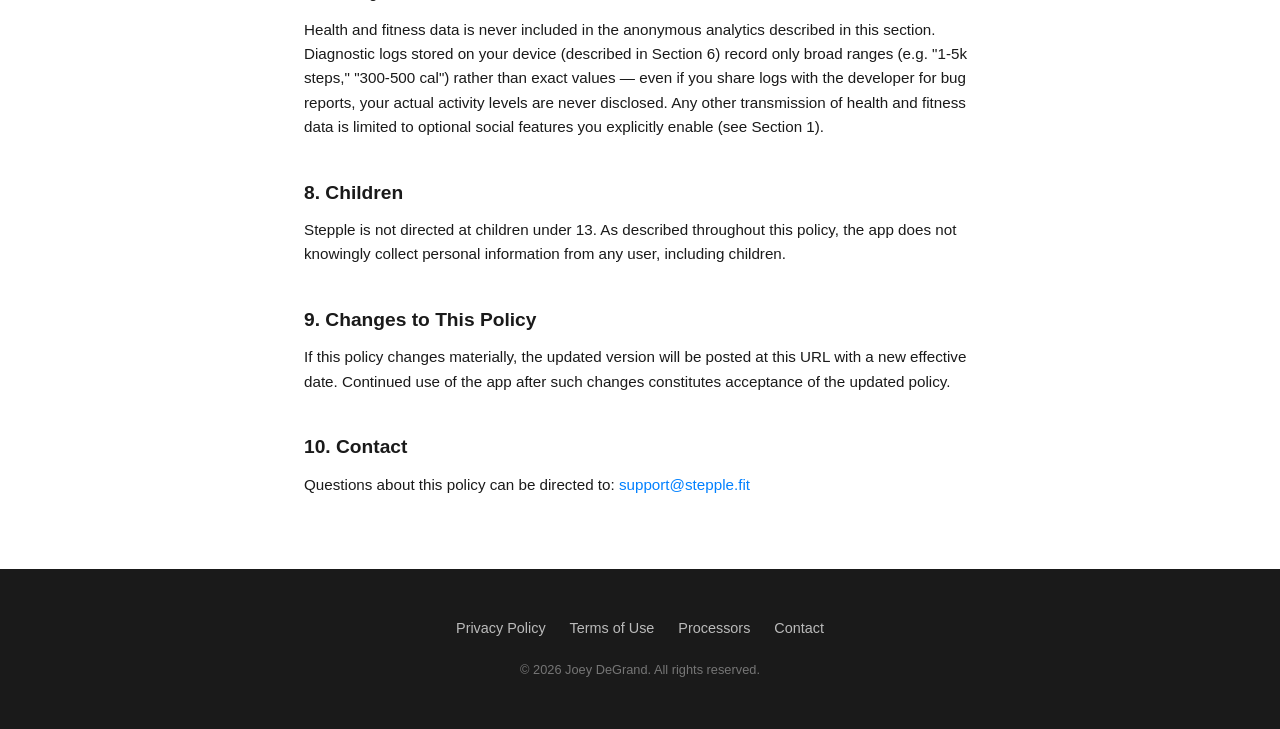
==== commit baebba58: "updated privacy with analytic processor" ====
--- a/privacy.html
+++ b/privacy.html
@@ -28,7 +28,7 @@
     <a href="/" class="legal-back">&larr; Back to Stepple</a>
 
     <h1>Privacy Policy</h1>
-    <p><strong>Effective date:</strong> April 23, 2026<br/>
+    <p><strong>Effective date:</strong> April 27, 2026<br/>
     <strong>App:</strong> Stepple<br/>
     <strong>Developer:</strong> Joey DeGrand</p>
 
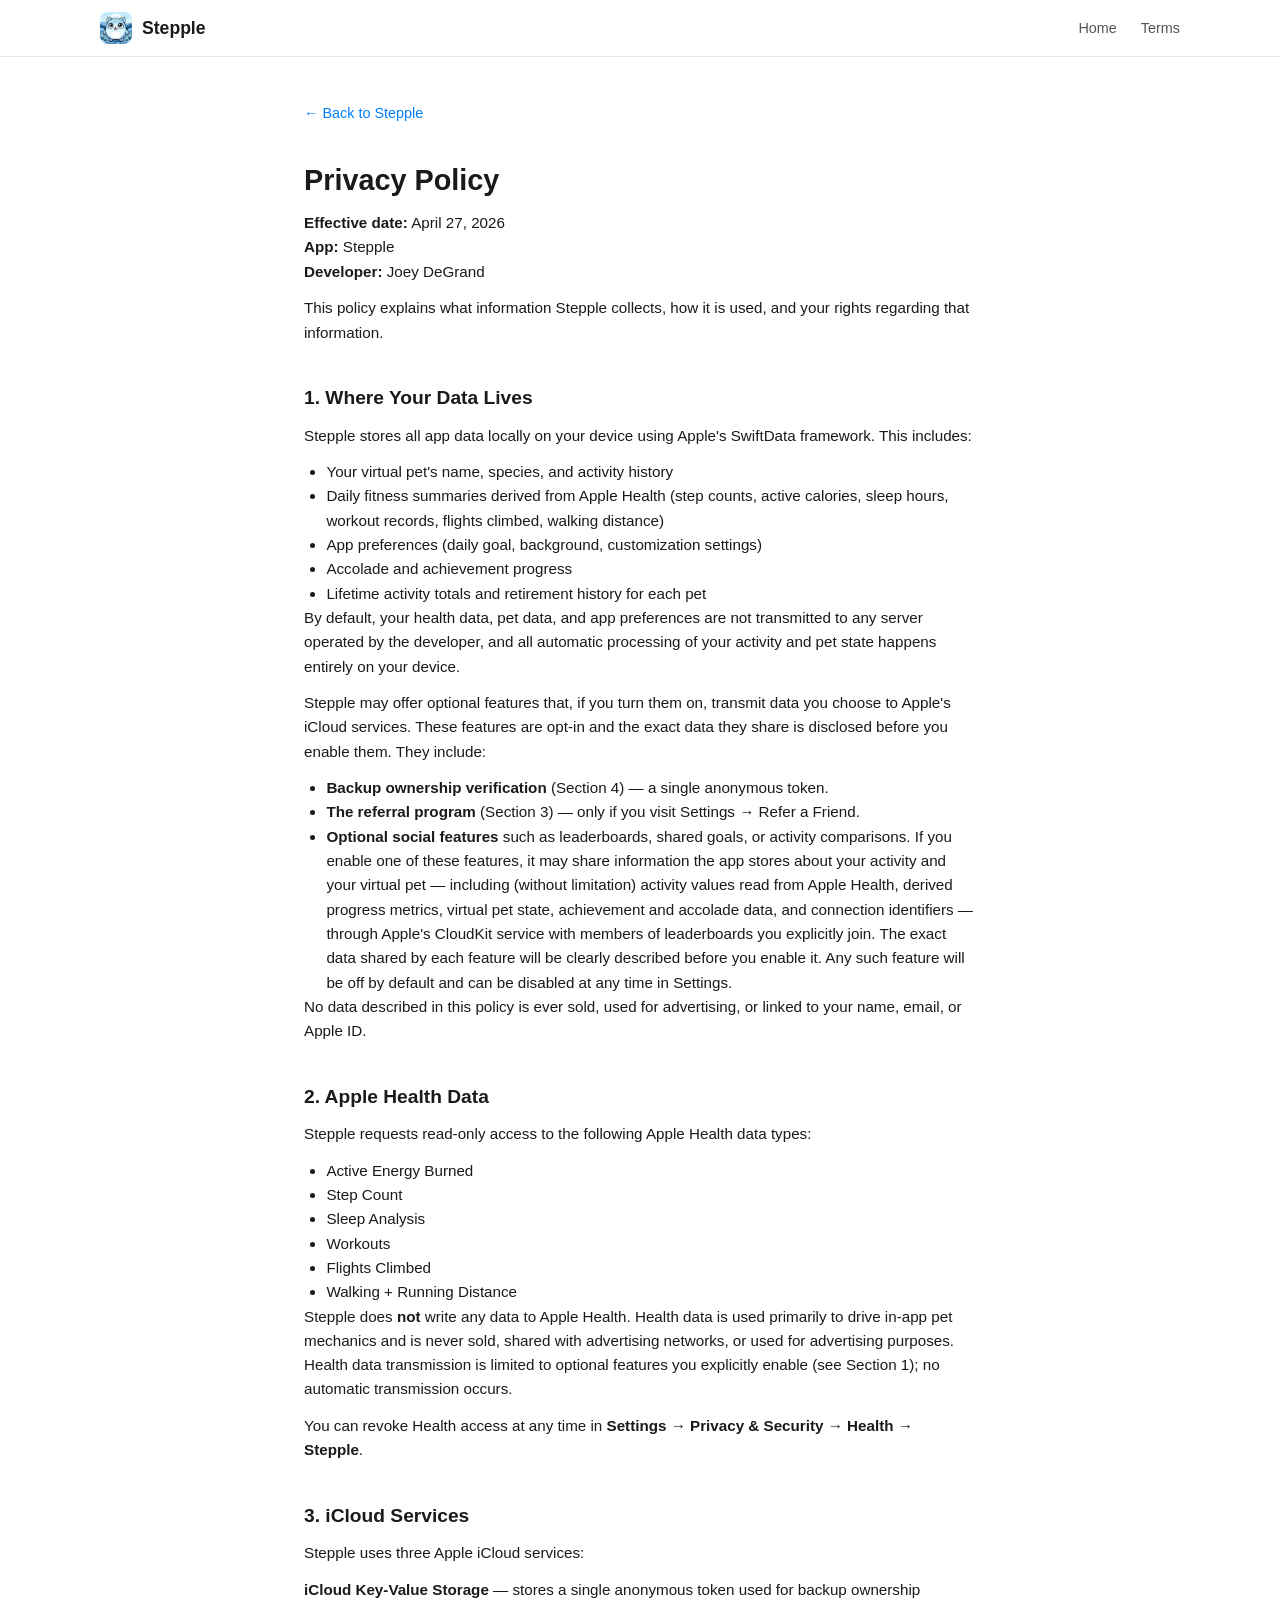
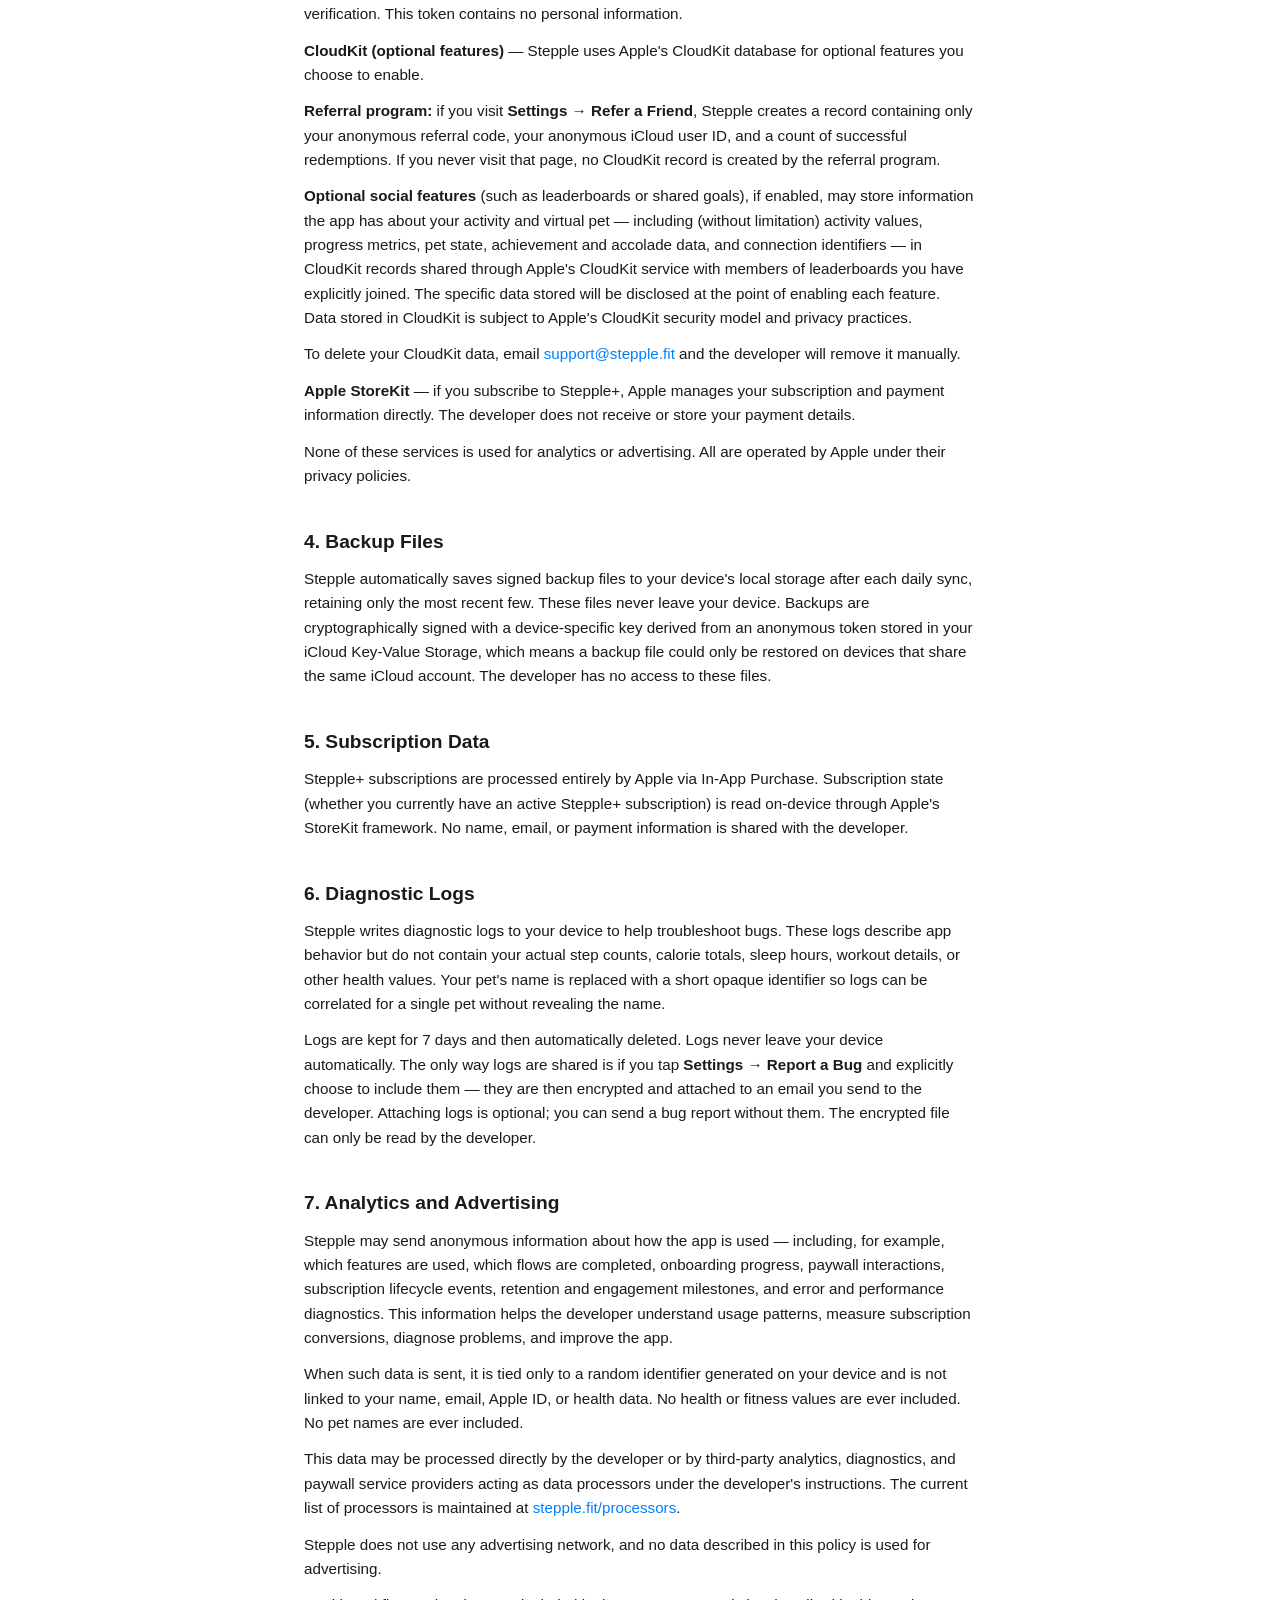
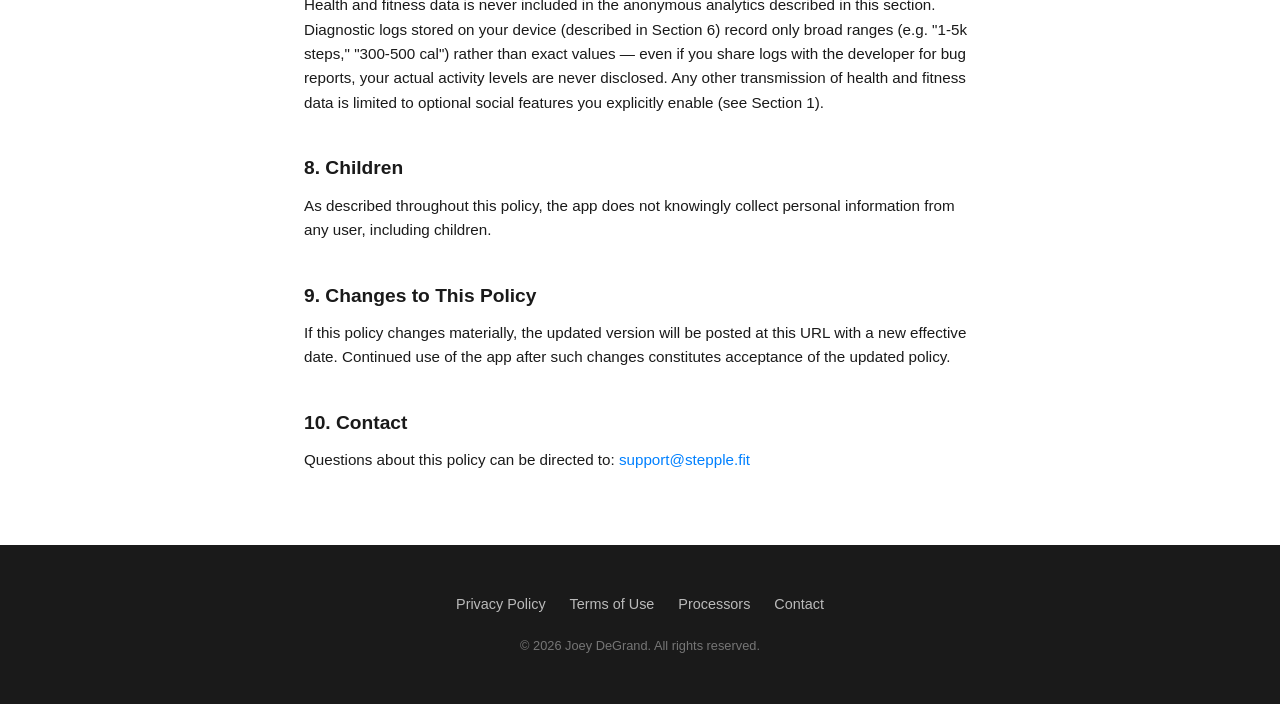
==== commit e2aead75: "updated terms and provacy" ====
--- a/privacy.html
+++ b/privacy.html
@@ -79,21 +79,21 @@
     <p>Stepple automatically saves signed backup files to your device's local storage after each daily sync, retaining only the most recent few. These files never leave your device. Backups are cryptographically signed with a device-specific key derived from an anonymous token stored in your iCloud Key-Value Storage, which means a backup file could only be restored on devices that share the same iCloud account. The developer has no access to these files.</p>
 
     <h2>5. Subscription Data</h2>
-    <p>Stepple+ subscriptions are processed entirely by Apple via In-App Purchase. The developer may receive anonymized transaction receipts and anonymized subscription lifecycle notifications from Apple (for example: purchase, renewal, cancellation, refund) to verify entitlement and measure subscription performance. These contain Apple's anonymous transaction and product identifiers only. No name, email, or payment information is shared with the developer.</p>
+    <p>Stepple+ subscriptions are processed entirely by Apple via In-App Purchase. Subscription state (whether you currently have an active Stepple+ subscription) is read on-device through Apple's StoreKit framework. No name, email, or payment information is shared with the developer.</p>
 
     <h2>6. Diagnostic Logs</h2>
-    <p>Stepple writes diagnostic logs to your device to help troubleshoot bugs. These logs describe app behavior but do not contain your actual step counts, calorie totals, sleep hours, workout details, or other health values. Your pet's name is also excluded from logs.</p>
+    <p>Stepple writes diagnostic logs to your device to help troubleshoot bugs. These logs describe app behavior but do not contain your actual step counts, calorie totals, sleep hours, workout details, or other health values. Your pet's name is replaced with a short opaque identifier so logs can be correlated for a single pet without revealing the name.</p>
     <p>Logs are kept for 7 days and then automatically deleted. Logs never leave your device automatically. The only way logs are shared is if you tap <strong>Settings &rarr; Report a Bug</strong> and explicitly choose to include them &mdash; they are then encrypted and attached to an email you send to the developer. Attaching logs is optional; you can send a bug report without them. The encrypted file can only be read by the developer.</p>
 
     <h2>7. Analytics and Advertising</h2>
-    <p>Stepple may send anonymous information about how the app is used &mdash; including, for example, which screens are viewed, which features are used, onboarding progress, paywall interactions, subscription lifecycle events, retention and engagement milestones, and error and performance diagnostics. This information helps the developer understand usage patterns, measure subscription conversions, diagnose problems, and improve the app.</p>
+    <p>Stepple may send anonymous information about how the app is used &mdash; including, for example, which features are used, which flows are completed, onboarding progress, paywall interactions, subscription lifecycle events, retention and engagement milestones, and error and performance diagnostics. This information helps the developer understand usage patterns, measure subscription conversions, diagnose problems, and improve the app.</p>
     <p>When such data is sent, it is tied only to a random identifier generated on your device and is not linked to your name, email, Apple ID, or health data. No health or fitness values are ever included. No pet names are ever included.</p>
     <p>This data may be processed directly by the developer or by third-party analytics, diagnostics, and paywall service providers acting as data processors under the developer's instructions. The current list of processors is maintained at <a href="processors.html">stepple.fit/processors</a>.</p>
     <p>Stepple does not use any advertising network, and no data described in this policy is used for advertising.</p>
     <p>Health and fitness data is never included in the anonymous analytics described in this section. Diagnostic logs stored on your device (described in Section 6) record only broad ranges (e.g. "1-5k steps," "300-500 cal") rather than exact values &mdash; even if you share logs with the developer for bug reports, your actual activity levels are never disclosed. Any other transmission of health and fitness data is limited to optional social features you explicitly enable (see Section 1).</p>
 
     <h2>8. Children</h2>
-    <p>Stepple is not directed at children under 13. As described throughout this policy, the app does not knowingly collect personal information from any user, including children.</p>
+    <p>As described throughout this policy, the app does not knowingly collect personal information from any user, including children.</p>
 
     <h2>9. Changes to This Policy</h2>
     <p>If this policy changes materially, the updated version will be posted at this URL with a new effective date. Continued use of the app after such changes constitutes acceptance of the updated policy.</p>
